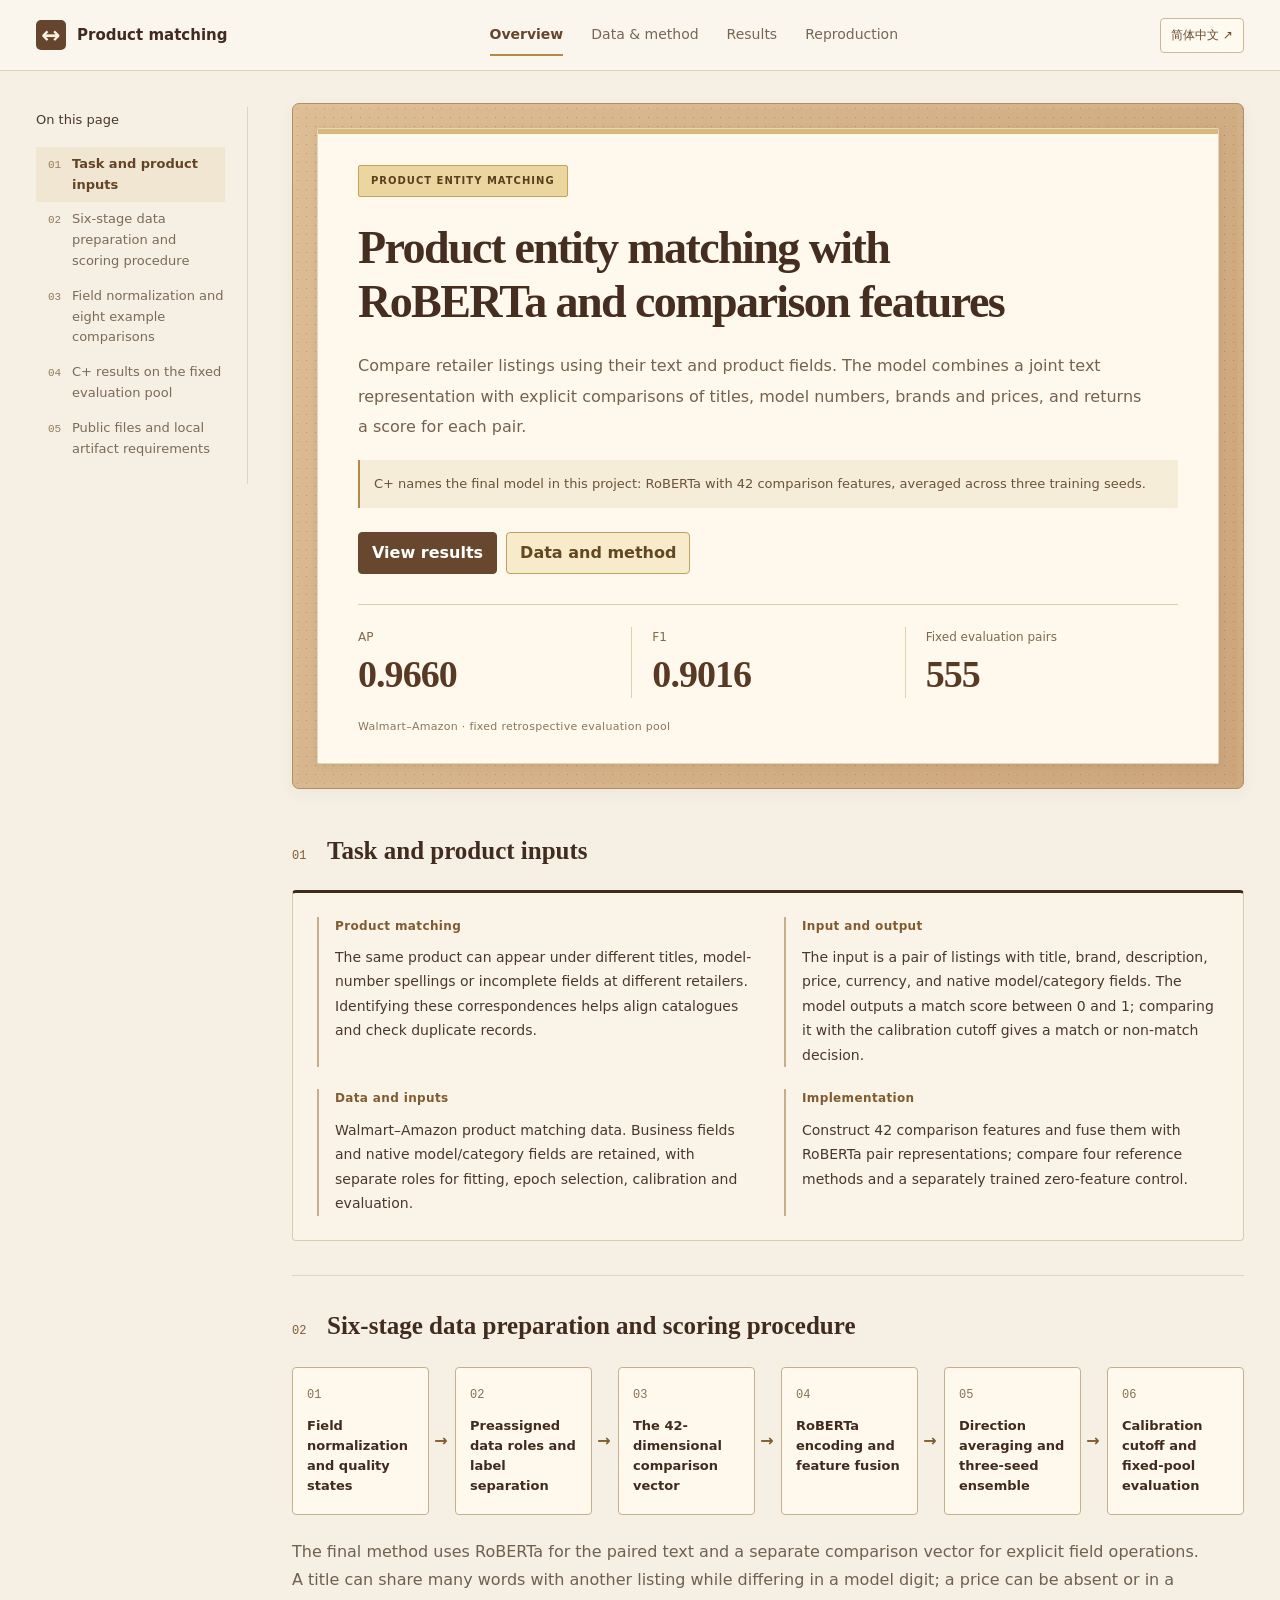
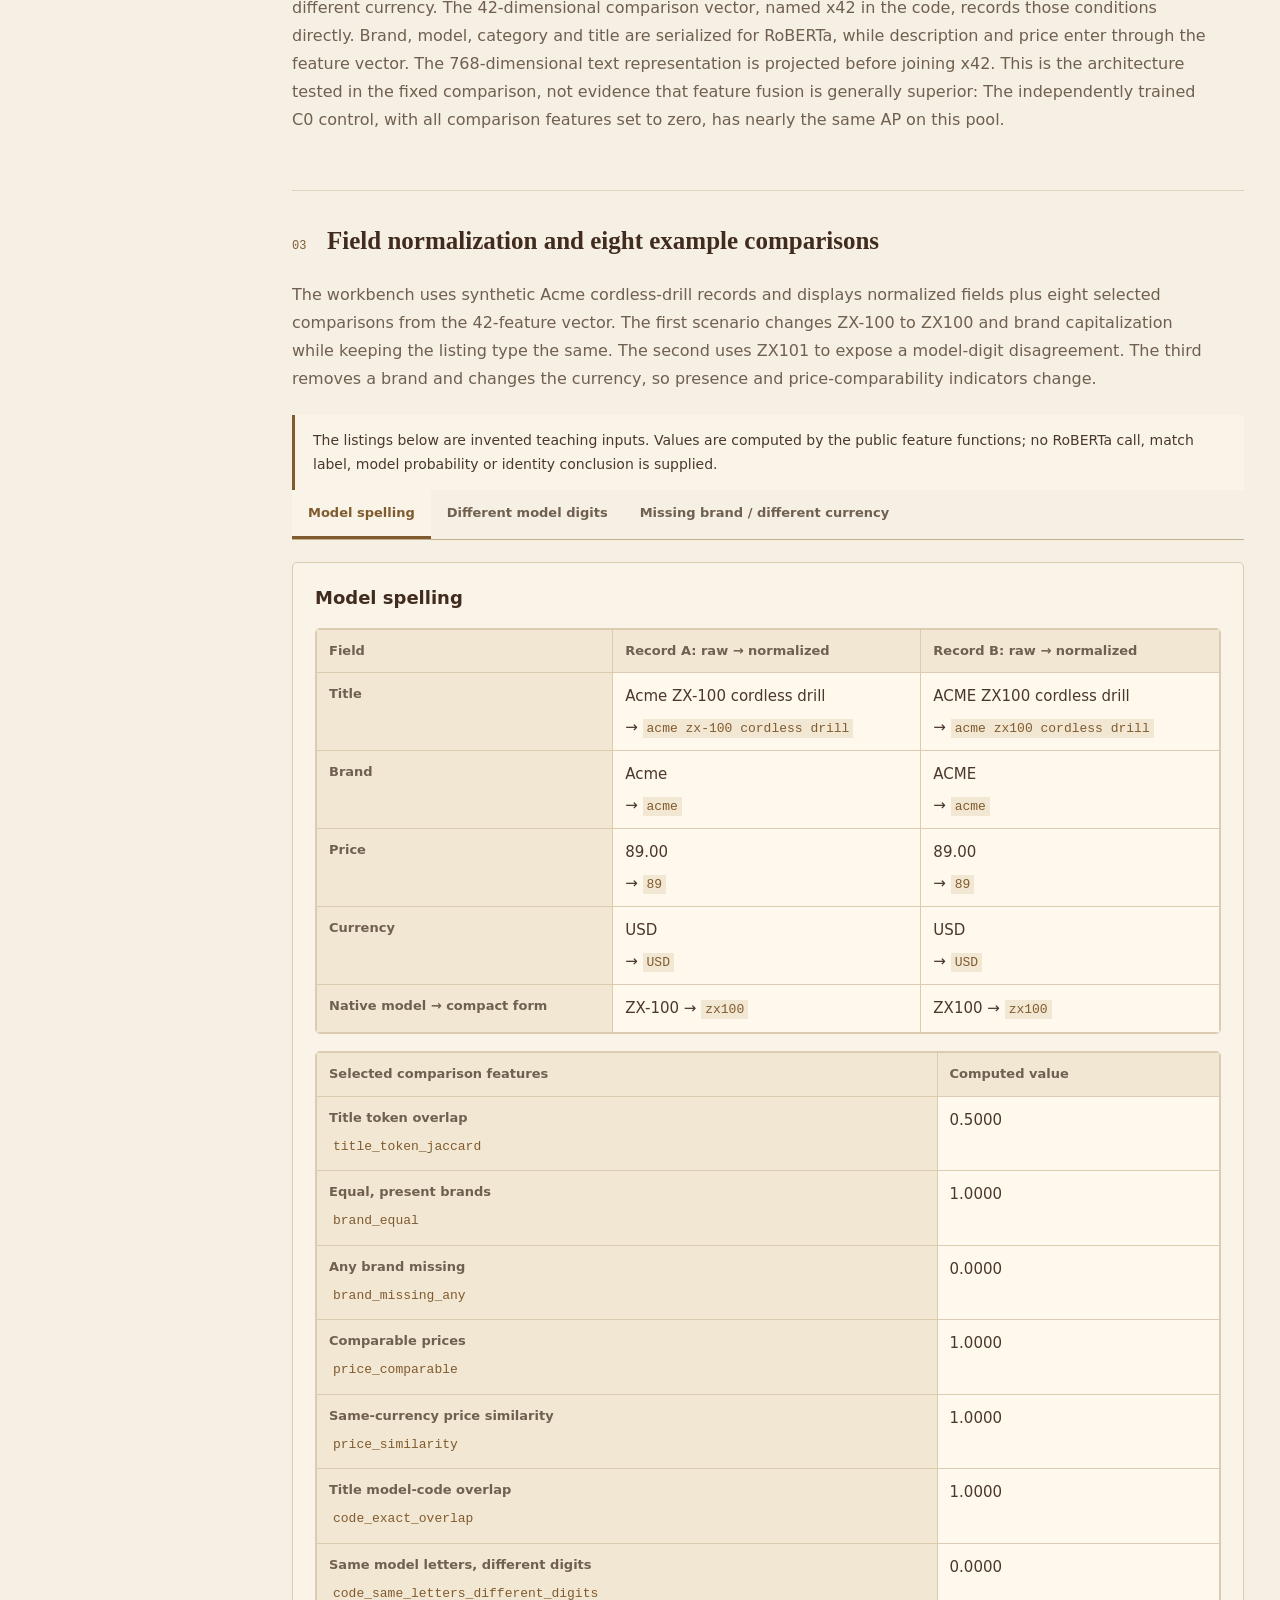
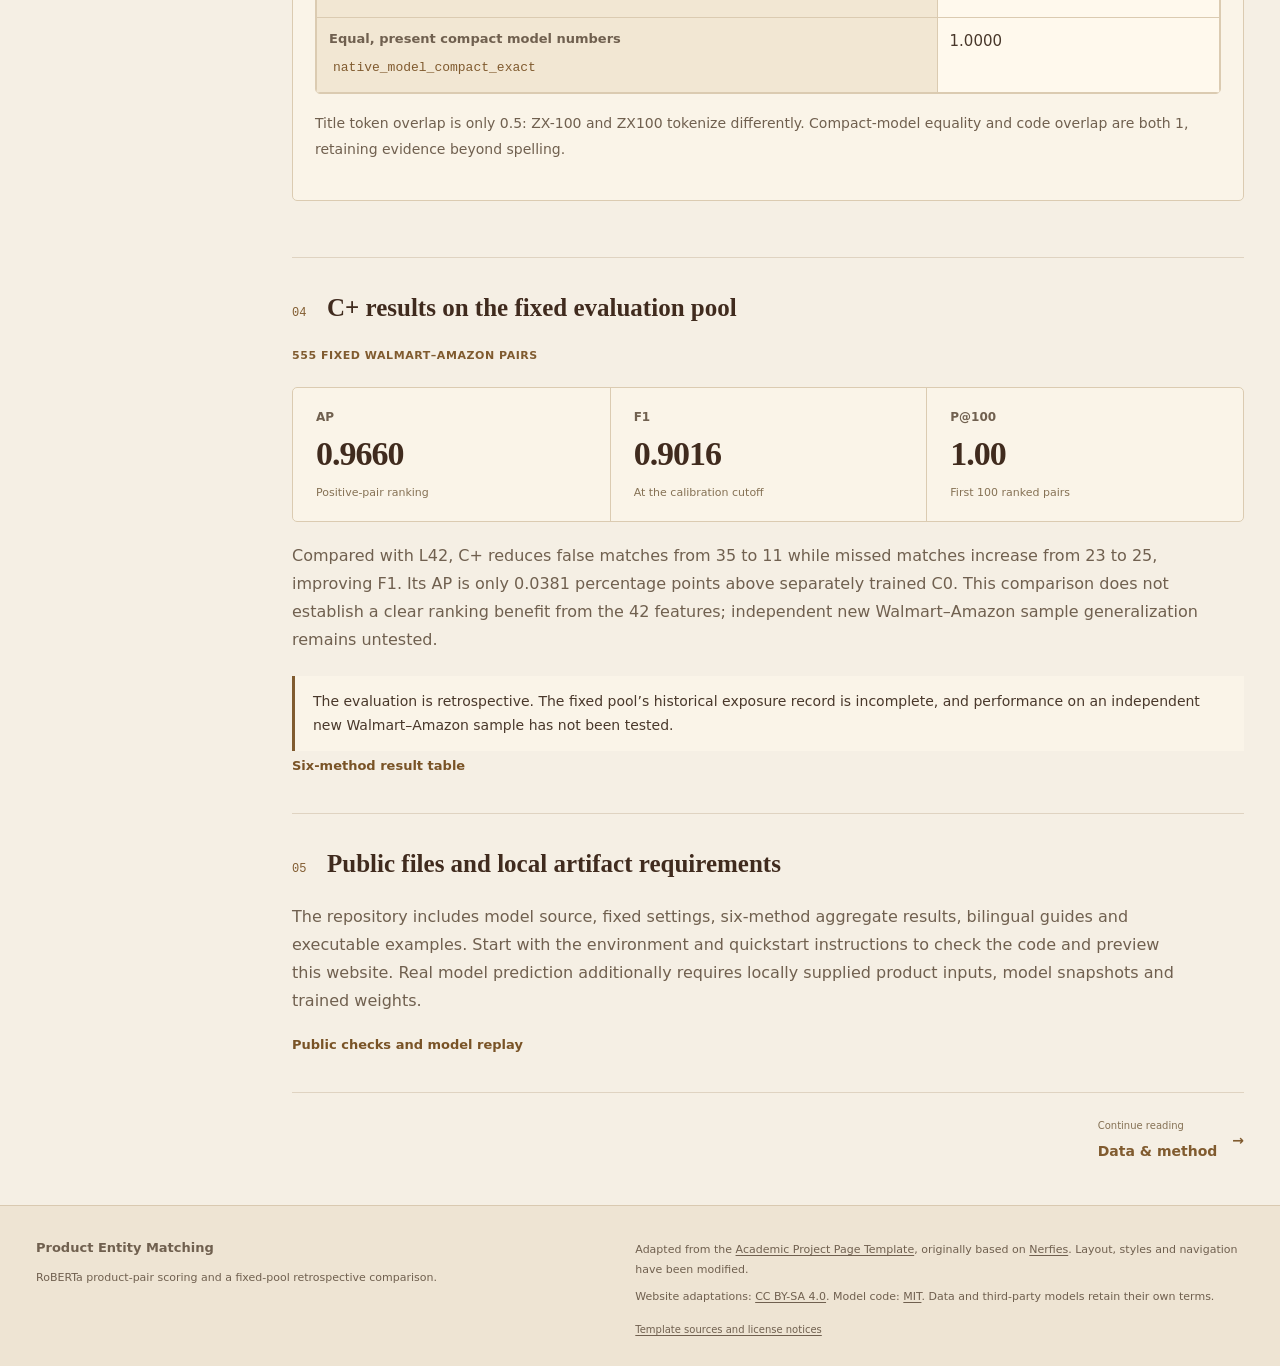
==== showcase/en/index.html @ 1b568378 "Publish final product matching project and bilingual site" ====
<!DOCTYPE html>
<html lang="en">
<head>
  <meta charset="utf-8">
  <meta name="viewport" content="width=device-width, initial-scale=1">
  <meta name="description" content="Product-pair input, field preparation, RoBERTa feature fusion and results on a fixed retrospective evaluation pool.">
  <meta name="theme-color" content="#f5efe4">
  <title>Project overview · Product Entity Matching</title>
  <link rel="icon" type="image/svg+xml" href="../assets/favicon.svg">
  <link rel="alternate" hreflang="en" href="../en/index.html">
  <link rel="alternate" hreflang="zh-CN" href="../zh-CN/index.html">
  <link rel="stylesheet" href="../assets/vendor/bulma.min.css">
  <link rel="stylesheet" href="../assets/academic.css">
  <link rel="stylesheet" href="../assets/site.css">
  <script defer src="../assets/site.js"></script>
</head>
<body data-page="index" data-language="en">
  <a class="skip-link" href="#main-content">Skip to main content</a>
  <header class="site-header">
    <div class="header-inner">
      <a class="brand" href="index.html" aria-label="Product Entity Matching"><span class="brand-mark" aria-hidden="true">↔</span><span>Product matching</span></a>
      <nav aria-label="Main navigation"><a class="nav-link" href="index.html" aria-current="page">Overview</a><a class="nav-link" href="method.html">Data &amp; method</a><a class="nav-link" href="results.html">Results</a><a class="nav-link" href="reproduce.html">Reproduction</a></nav>
      <a class="language-link" href="../zh-CN/index.html" lang="zh-CN" hreflang="zh-CN" aria-label="Read this page in Simplified Chinese">简体中文<span aria-hidden="true"> ↗</span></a>
    </div>
  </header>
  <div class="report-layout">
    <aside class="report-sidebar"><p class="toc-label">On this page</p><nav aria-label="Page contents"><a href="#project"><span>01</span>Task and product inputs</a><a href="#evidence"><span>02</span>Six-stage data preparation and scoring procedure</a><a href="#example"><span>03</span>Field normalization and eight example comparisons</a><a href="#summary"><span>04</span>C+ results on the fixed evaluation pool</a><a href="#public-code"><span>05</span>Public files and local artifact requirements</a></nav></aside>
    <main id="main-content" tabindex="-1">
      <!-- Publication header and resource links adapted from the Academic template. -->
      <section class="hero publication-header" id="intro">
        <div class="hero-body">
          <div class="container">
            <p class="eyebrow">Product Entity Matching</p>
            <h1 class="title is-1 publication-title">Product entity matching with RoBERTa and comparison features</h1>
            <p class="hero-description">Compare retailer listings using their text and product fields. The model combines a joint text representation with explicit comparisons of titles, model numbers, brands and prices, and returns a score for each pair.</p>
            <p class="model-definition">C+ names the final model in this project: RoBERTa with 42 comparison features, averaged across three training seeds.</p>
            <div class="publication-links"><a href="results.html#comparison" class="external-link button is-normal is-dark">View results</a><a href="method.html" class="external-link button is-normal is-light">Data and method</a></div>
            <div class="hero-facts"><div><span>AP</span><strong>0.9660</strong></div><div><span>F1</span><strong>0.9016</strong></div><div><span>Fixed evaluation pairs</span><strong>555</strong></div><p>Walmart–Amazon · fixed retrospective evaluation pool</p></div>
          </div>
        </div>
      </section>
      <section id="project" class="section section-rule"><div class="container"><div class="section-heading"><span class="section-number" aria-hidden="true">01</span><h2 class="title is-3">Task and product inputs</h2></div><div class="project-brief"><div class="brief-grid"><article class="brief-block"><h3>Product matching</h3><p>The same product can appear under different titles, model-number spellings or incomplete fields at different retailers. Identifying these correspondences helps align catalogues and check duplicate records.</p></article><article class="brief-block"><h3>Input and output</h3><p>The input is a pair of listings with title, brand, description, price, currency, and native model/category fields. The model outputs a match score between 0 and 1; comparing it with the calibration cutoff gives a match or non-match decision.</p></article><article class="brief-block"><h3>Data and inputs</h3><p>Walmart–Amazon product matching data. Business fields and native model/category fields are retained, with separate roles for fitting, epoch selection, calibration and evaluation.</p></article><article class="brief-block"><h3>Implementation</h3><p>Construct 42 comparison features and fuse them with RoBERTa pair representations; compare four reference methods and a separately trained zero-feature control.</p></article></div></div></div></section><section id="evidence" class="section section-rule"><div class="container"><div class="section-heading"><span class="section-number" aria-hidden="true">02</span><h2 class="title is-3">Six-stage data preparation and scoring procedure</h2></div><ol class="workflow-strip"><li><span>01</span><strong>Field normalization and quality states</strong></li><li><span>02</span><strong>Preassigned data roles and label separation</strong></li><li><span>03</span><strong>The 42-dimensional comparison vector</strong></li><li><span>04</span><strong>RoBERTa encoding and feature fusion</strong></li><li><span>05</span><strong>Direction averaging and three-seed ensemble</strong></li><li><span>06</span><strong>Calibration cutoff and fixed-pool evaluation</strong></li></ol><p class="section-intro">The final method uses RoBERTa for the paired text and a separate comparison vector for explicit field operations. A title can share many words with another listing while differing in a model digit; a price can be absent or in a different currency. The 42-dimensional comparison vector, named x42 in the code, records those conditions directly. Brand, model, category and title are serialized for RoBERTa, while description and price enter through the feature vector. The 768-dimensional text representation is projected before joining x42. This is the architecture tested in the fixed comparison, not evidence that feature fusion is generally superior: The independently trained C0 control, with all comparison features set to zero, has nearly the same AP on this pool.</p></div></section><section id="example" class="section section-rule"><div class="container"><div class="section-heading"><span class="section-number" aria-hidden="true">03</span><h2 class="title is-3">Field normalization and eight example comparisons</h2></div><p class="section-intro">The workbench uses synthetic Acme cordless-drill records and displays normalized fields plus eight selected comparisons from the 42-feature vector. The first scenario changes ZX-100 to ZX100 and brand capitalization while keeping the listing type the same. The second uses ZX101 to expose a model-digit disagreement. The third removes a brand and changes the currency, so presence and price-comparability indicators change.</p><div class="field-workbench"><p class="lead-note">The listings below are invented teaching inputs. Values are computed by the public feature functions; no RoBERTa call, match label, model probability or identity conclusion is supplied.</p><div class="example-controls" role="group" aria-label="Comparison scenarios"><button type="button" data-example-case="spelling" aria-pressed="false">Model spelling</button><button type="button" data-example-case="digits" aria-pressed="false">Different model digits</button><button type="button" data-example-case="missing" aria-pressed="false">Missing brand / different currency</button></div><article id="example-spelling" data-example-panel="spelling" aria-labelledby="example-title-spelling"><h3 id="example-title-spelling">Model spelling</h3><p class="table-scroll-hint">On narrow screens, scroll horizontally to compare both records; keyboard users can focus the table and use arrow keys.</p><div class="table-wrap field-comparison record-comparison" tabindex="0" role="region" aria-label="Product-field comparison"><table><thead><tr><th>Field</th><th>Record A: raw → normalized</th><th>Record B: raw → normalized</th></tr></thead><tbody><tr><th scope="row">Title</th><td><span class="raw-value">Acme ZX-100 cordless drill</span><span class="normalized-value">→ <code>acme zx-100 cordless drill</code></span></td><td><span class="raw-value">ACME ZX100 cordless drill</span><span class="normalized-value">→ <code>acme zx100 cordless drill</code></span></td></tr><tr><th scope="row">Brand</th><td><span class="raw-value">Acme</span><span class="normalized-value">→ <code>acme</code></span></td><td><span class="raw-value">ACME</span><span class="normalized-value">→ <code>acme</code></span></td></tr><tr><th scope="row">Price</th><td><span class="raw-value">89.00</span><span class="normalized-value">→ <code>89</code></span></td><td><span class="raw-value">89.00</span><span class="normalized-value">→ <code>89</code></span></td></tr><tr><th scope="row">Currency</th><td><span class="raw-value">USD</span><span class="normalized-value">→ <code>USD</code></span></td><td><span class="raw-value">USD</span><span class="normalized-value">→ <code>USD</code></span></td></tr><tr><th scope="row">Native model → compact form</th><td>ZX-100 → <code>zx100</code></td><td>ZX100 → <code>zx100</code></td></tr></tbody></table></div><div class="table-wrap field-comparison"><table><thead><tr><th>Selected comparison features</th><th>Computed value</th></tr></thead><tbody><tr data-demo-feature="title_token_jaccard" data-demo-value="0.5"><th scope="row">Title token overlap<code>title_token_jaccard</code></th><td>0.5000</td></tr><tr data-demo-feature="brand_equal" data-demo-value="1.0"><th scope="row">Equal, present brands<code>brand_equal</code></th><td>1.0000</td></tr><tr data-demo-feature="brand_missing_any" data-demo-value="0.0"><th scope="row">Any brand missing<code>brand_missing_any</code></th><td>0.0000</td></tr><tr data-demo-feature="price_comparable" data-demo-value="1.0"><th scope="row">Comparable prices<code>price_comparable</code></th><td>1.0000</td></tr><tr data-demo-feature="price_similarity" data-demo-value="1.0"><th scope="row">Same-currency price similarity<code>price_similarity</code></th><td>1.0000</td></tr><tr data-demo-feature="code_exact_overlap" data-demo-value="1.0"><th scope="row">Title model-code overlap<code>code_exact_overlap</code></th><td>1.0000</td></tr><tr data-demo-feature="code_same_letters_different_digits" data-demo-value="0.0"><th scope="row">Same model letters, different digits<code>code_same_letters_different_digits</code></th><td>0.0000</td></tr><tr data-demo-feature="native_model_compact_exact" data-demo-value="1.0"><th scope="row">Equal, present compact model numbers<code>native_model_compact_exact</code></th><td>1.0000</td></tr></tbody></table></div><p class="example-explanation">Title token overlap is only 0.5: ZX-100 and ZX100 tokenize differently. Compact-model equality and code overlap are both 1, retaining evidence beyond spelling.</p></article><article id="example-digits" data-example-panel="digits" aria-labelledby="example-title-digits"><h3 id="example-title-digits">Different model digits</h3><p class="table-scroll-hint">On narrow screens, scroll horizontally to compare both records; keyboard users can focus the table and use arrow keys.</p><div class="table-wrap field-comparison record-comparison" tabindex="0" role="region" aria-label="Product-field comparison"><table><thead><tr><th>Field</th><th>Record A: raw → normalized</th><th>Record B: raw → normalized</th></tr></thead><tbody><tr><th scope="row">Title</th><td><span class="raw-value">Acme ZX-100 cordless drill</span><span class="normalized-value">→ <code>acme zx-100 cordless drill</code></span></td><td><span class="raw-value">ACME ZX101 cordless drill</span><span class="normalized-value">→ <code>acme zx101 cordless drill</code></span></td></tr><tr><th scope="row">Brand</th><td><span class="raw-value">Acme</span><span class="normalized-value">→ <code>acme</code></span></td><td><span class="raw-value">ACME</span><span class="normalized-value">→ <code>acme</code></span></td></tr><tr><th scope="row">Price</th><td><span class="raw-value">89.00</span><span class="normalized-value">→ <code>89</code></span></td><td><span class="raw-value">89.00</span><span class="normalized-value">→ <code>89</code></span></td></tr><tr><th scope="row">Currency</th><td><span class="raw-value">USD</span><span class="normalized-value">→ <code>USD</code></span></td><td><span class="raw-value">USD</span><span class="normalized-value">→ <code>USD</code></span></td></tr><tr><th scope="row">Native model → compact form</th><td>ZX-100 → <code>zx100</code></td><td>ZX101 → <code>zx101</code></td></tr></tbody></table></div><div class="table-wrap field-comparison"><table><thead><tr><th>Selected comparison features</th><th>Computed value</th></tr></thead><tbody><tr data-demo-feature="title_token_jaccard" data-demo-value="0.5"><th scope="row">Title token overlap<code>title_token_jaccard</code></th><td>0.5000</td></tr><tr data-demo-feature="brand_equal" data-demo-value="1.0"><th scope="row">Equal, present brands<code>brand_equal</code></th><td>1.0000</td></tr><tr data-demo-feature="brand_missing_any" data-demo-value="0.0"><th scope="row">Any brand missing<code>brand_missing_any</code></th><td>0.0000</td></tr><tr data-demo-feature="price_comparable" data-demo-value="1.0"><th scope="row">Comparable prices<code>price_comparable</code></th><td>1.0000</td></tr><tr data-demo-feature="price_similarity" data-demo-value="1.0"><th scope="row">Same-currency price similarity<code>price_similarity</code></th><td>1.0000</td></tr><tr data-demo-feature="code_exact_overlap" data-demo-value="0.0"><th scope="row">Title model-code overlap<code>code_exact_overlap</code></th><td>0.0000</td></tr><tr data-demo-feature="code_same_letters_different_digits" data-demo-value="1.0"><th scope="row">Same model letters, different digits<code>code_same_letters_different_digits</code></th><td>1.0000</td></tr><tr data-demo-feature="native_model_compact_exact" data-demo-value="0.0"><th scope="row">Equal, present compact model numbers<code>native_model_compact_exact</code></th><td>0.0000</td></tr></tbody></table></div><p class="example-explanation">Title token overlap remains 0.5, but compact-model equality is 0 and the digit-conflict feature is 1. These values are model inputs, not a hard match or rejection rule.</p></article><article id="example-missing" data-example-panel="missing" aria-labelledby="example-title-missing"><h3 id="example-title-missing">Missing brand / different currency</h3><p class="table-scroll-hint">On narrow screens, scroll horizontally to compare both records; keyboard users can focus the table and use arrow keys.</p><div class="table-wrap field-comparison record-comparison" tabindex="0" role="region" aria-label="Product-field comparison"><table><thead><tr><th>Field</th><th>Record A: raw → normalized</th><th>Record B: raw → normalized</th></tr></thead><tbody><tr><th scope="row">Title</th><td><span class="raw-value">Acme ZX-100 cordless drill</span><span class="normalized-value">→ <code>acme zx-100 cordless drill</code></span></td><td><span class="raw-value">ACME ZX100 cordless drill</span><span class="normalized-value">→ <code>acme zx100 cordless drill</code></span></td></tr><tr><th scope="row">Brand</th><td><span class="raw-value">Acme</span><span class="normalized-value">→ <code>acme</code></span></td><td><span class="raw-value">Missing</span><span class="normalized-value">→ <code>Missing</code></span></td></tr><tr><th scope="row">Price</th><td><span class="raw-value">89.00</span><span class="normalized-value">→ <code>89</code></span></td><td><span class="raw-value">89.00</span><span class="normalized-value">→ <code>89</code></span></td></tr><tr><th scope="row">Currency</th><td><span class="raw-value">USD</span><span class="normalized-value">→ <code>USD</code></span></td><td><span class="raw-value">EUR</span><span class="normalized-value">→ <code>EUR</code></span></td></tr><tr><th scope="row">Native model → compact form</th><td>ZX-100 → <code>zx100</code></td><td>ZX100 → <code>zx100</code></td></tr></tbody></table></div><div class="table-wrap field-comparison"><table><thead><tr><th>Selected comparison features</th><th>Computed value</th></tr></thead><tbody><tr data-demo-feature="title_token_jaccard" data-demo-value="0.5"><th scope="row">Title token overlap<code>title_token_jaccard</code></th><td>0.5000</td></tr><tr data-demo-feature="brand_equal" data-demo-value="0.0"><th scope="row">Equal, present brands<code>brand_equal</code></th><td>0.0000</td></tr><tr data-demo-feature="brand_missing_any" data-demo-value="1.0"><th scope="row">Any brand missing<code>brand_missing_any</code></th><td>1.0000</td></tr><tr data-demo-feature="price_comparable" data-demo-value="0.0"><th scope="row">Comparable prices<code>price_comparable</code></th><td>0.0000</td></tr><tr data-demo-feature="price_similarity" data-demo-value="0.0"><th scope="row">Same-currency price similarity<code>price_similarity</code></th><td>0.0000</td></tr><tr data-demo-feature="code_exact_overlap" data-demo-value="1.0"><th scope="row">Title model-code overlap<code>code_exact_overlap</code></th><td>1.0000</td></tr><tr data-demo-feature="code_same_letters_different_digits" data-demo-value="0.0"><th scope="row">Same model letters, different digits<code>code_same_letters_different_digits</code></th><td>0.0000</td></tr><tr data-demo-feature="native_model_compact_exact" data-demo-value="1.0"><th scope="row">Equal, present compact model numbers<code>native_model_compact_exact</code></th><td>1.0000</td></tr></tbody></table></div><p class="example-explanation">A missing brand does not count as an equal brand. Both prices parse, but USD and EUR differ, so price comparability and similarity are 0. Here zero means unavailable comparison and must be read with its presence flag.</p></article></div></div></section><section id="summary" class="section section-rule"><div class="container"><div class="section-heading"><span class="section-number" aria-hidden="true">04</span><h2 class="title is-3">C+ results on the fixed evaluation pool</h2></div><p class="note-kicker">555 fixed Walmart–Amazon pairs</p><div class="results-summary"><div class="summary-metric"><p class="summary-label"><abbr title="Average precision">AP</abbr></p><p class="summary-value" data-source="metrics.C+.ap" data-value="0.9659975315302057">0.9660</p><p class="summary-context">Positive-pair ranking</p></div><div class="summary-metric"><p class="summary-label"><abbr title="F1 score">F1</abbr></p><p class="summary-value" data-source="metrics.C+.f1" data-value="0.9016393442622951">0.9016</p><p class="summary-context">At the calibration cutoff</p></div><div class="summary-metric"><p class="summary-label"><abbr title="Precision among the first 100 ranked pairs">P@100</abbr></p><p class="summary-value" data-source="metrics.C+.p_at_100" data-value="1.0">1.00</p><p class="summary-context">First 100 ranked pairs</p></div></div><p class="section-intro">Compared with L42, C+ reduces false matches from 35 to 11 while missed matches increase from 23 to 25, improving F1. Its AP is only 0.0381 percentage points above separately trained C0. This comparison does not establish a clear ranking benefit from the 42 features; independent new Walmart–Amazon sample generalization remains untested.</p><p class="lead-note">The evaluation is retrospective. The fixed pool’s historical exposure record is incomplete, and performance on an independent new Walmart–Amazon sample has not been tested.</p><a href="results.html" class="text-link">Six-method result table</a></div></section><section id="public-code" class="section section-rule"><div class="container"><div class="section-heading"><span class="section-number" aria-hidden="true">05</span><h2 class="title is-3">Public files and local artifact requirements</h2></div><div class="prose"><p>The repository includes model source, fixed settings, six-method aggregate results, bilingual guides and executable examples. Start with the environment and quickstart instructions to check the code and preview this website. Real model prediction additionally requires locally supplied product inputs, model snapshots and trained weights.</p><a href="reproduce.html#quickstart" class="text-link">Public checks and model replay</a></div></div></section>
      <div class="reading-next container"><a class="next-link" href="method.html"><span><span class="next-eyebrow">Continue reading</span>Data &amp; method</span><span aria-hidden="true">→</span></a></div>
    </main>
  </div>
  <footer class="footer">
    <div class="container footer-inner">
      <div><a class="footer-project" href="index.html">Product Entity Matching</a><p>RoBERTa product-pair scoring and a fixed-pool retrospective comparison.</p></div>
      <div class="footer-credit"><p>Adapted from the <a href="https://github.com/eliahuhorwitz/Academic-project-page-template">Academic Project Page Template</a>, originally based on <a href="https://nerfies.github.io/">Nerfies</a>. Layout, styles and navigation have been modified.</p><p>Website adaptations: <a href="../LICENSE">CC BY-SA 4.0</a>. Model code: <a href="../../LICENSE">MIT</a>. Data and third-party models retain their own terms.</p><a href="../NOTICE.md">Template sources and license notices</a></div>
    </div>
  </footer>
</body>
</html>
---- showcase/assets/academic.css ----
/* Adapted from Academic Project Page Template, commit d38af1ccae1ce82c3404d2820c4c646afd409f81. CC BY-SA 4.0. See ../NOTICE.md. */
/* Modern CSS Variables for consistent theming */
:root {
  --primary-color: #2563eb;
  --primary-hover: #1d4ed8;
  --secondary-color: #64748b;
  --accent-color: #0ea5e9;
  --text-primary: #1e293b;
  --text-secondary: #64748b;
  --text-light: #94a3b8;
  --background-primary: #ffffff;
  --background-secondary: #f8fafc;
  --background-accent: #f1f5f9;
  --border-color: #e2e8f0;
  --shadow-sm: 0 1px 2px 0 rgb(0 0 0 / 0.05);
  --shadow-md: 0 4px 6px -1px rgb(0 0 0 / 0.1), 0 2px 4px -2px rgb(0 0 0 / 0.1);
  --shadow-lg: 0 10px 15px -3px rgb(0 0 0 / 0.1), 0 4px 6px -4px rgb(0 0 0 / 0.1);
  --shadow-xl: 0 20px 25px -5px rgb(0 0 0 / 0.1), 0 8px 10px -6px rgb(0 0 0 / 0.1);
  --gradient-primary: linear-gradient(135deg, #667eea 0%, #764ba2 100%);
  --gradient-accent: linear-gradient(135deg, #f093fb 0%, #f5576c 100%);
  --gradient-subtle: linear-gradient(135deg, #ffecd2 0%, #fcb69f 100%);
  --border-radius: 12px;
  --border-radius-lg: 16px;
  --transition: all 0.3s cubic-bezier(0.4, 0, 0.2, 1);
}

/* Smooth scrolling for better UX */
html {
  scroll-behavior: smooth;
}

body {
  font-family: 'Inter', 'Segoe UI', -apple-system, BlinkMacSystemFont, sans-serif;
  color: var(--text-primary);
  line-height: 1.6;
  font-size: 16px;
  background-color: var(--background-primary);
  -webkit-font-smoothing: antialiased;
  -moz-osx-font-smoothing: grayscale;
}


/* Modern Button Styles */
.button {
  border-radius: var(--border-radius) !important;
  font-weight: 600 !important;
  transition: var(--transition) !important;
  border: 2px solid transparent !important;
  position: relative;
  overflow: hidden;
}

.button.is-dark {
  background: var(--text-primary) !important;
  border: none !important;
  color: white !important;
  box-shadow: var(--shadow-md);
}

.button.is-dark:hover {
  transform: translateY(-2px);
  box-shadow: var(--shadow-lg);
  background: var(--primary-color) !important;
}

/* Hero Section Modernization */
.hero {
  position: relative;
  overflow: hidden;
}

.hero.is-light {
  background: var(--background-secondary);
  border-top: 1px solid var(--border-color);
  border-bottom: 1px solid var(--border-color);
}

.hero-body {
  padding: 4rem 1.5rem;
}
.publication-title {
    font-family: 'Inter', sans-serif !important;
    font-weight: 800 !important;
    color: var(--text-primary) !important;
    margin-bottom: 2rem !important;
    line-height: 1.1 !important;
}
/* Content Improvements */
.content.has-text-justified {
  font-size: 1.1rem;
  line-height: 1.8;
  color: var(--text-secondary);
}

.content.has-text-justified p {
  margin-bottom: 1.5rem;
}

/* Footer Improvements */
.footer {
  background: var(--background-secondary);
  border-top: 1px solid var(--border-color);
  padding: 3rem 1.5rem;
}

.footer .content {
  color: var(--text-secondary);
  line-height: 1.7;
}

.footer a {
  color: var(--primary-color);
  text-decoration: none;
  transition: var(--transition);
}

.footer a:hover {
  color: var(--primary-hover);
  text-decoration: underline;
}
---- showcase/assets/site.css ----
/* Academic Project Page Template adaptation. CC BY-SA 4.0; see ../NOTICE.md.
   Report structure informed by VitePress and scikit-learn documentation.
   Reference sites are not CSS or text sources; all rules below are local. */
/* Shared paper palette; all eight pages use the same semantic colors. */
:root {
  --palette-ink: #402b1e;
  --palette-text: #49382b;
  --palette-secondary: #70604f;
  --palette-muted: #857154;
  --palette-accent: #805b2f;
  --palette-border: #dbcbb1;
  --palette-border-strong: #c6b08c;
  --palette-paper: #fff9ed;
  --palette-surface: #faf4e8;
  --palette-tint: #f2e7d3;
  --palette-control: #bba889;
  --primary-color: var(--palette-accent);
  --primary-hover: #5f3e20;
  --text-primary: var(--palette-text);
  --text-secondary: var(--palette-secondary);
  --text-light: var(--palette-muted);
  --background-primary: var(--palette-paper);
  --background-secondary: var(--palette-surface);
  --border-color: var(--palette-border);
  --gradient-accent: var(--palette-accent);
  --paper: var(--palette-paper);
  --link: #795326;
  --ink: var(--palette-ink);
  --blue-soft: var(--palette-tint);
  --mono: ui-monospace, SFMono-Regular, Consolas, monospace;
  --transition: color .12s ease, background-color .12s ease;
}
* { box-sizing: border-box; }
html { scroll-behavior: auto; scroll-padding-top: 90px; }
body { margin: 0; background: var(--palette-paper); color: var(--text-primary); font: 16px/1.75 system-ui, -apple-system, BlinkMacSystemFont, "Segoe UI", "PingFang SC", "Microsoft YaHei", sans-serif; -webkit-font-smoothing: antialiased; }
p { margin: 0 0 15px; }
a { color: var(--link); text-underline-offset: .2em; }
a:hover { text-decoration: underline; }
strong { color: var(--ink); font-weight: 650; }
button, input { font: inherit; }
a, button { touch-action: manipulation; }
button { cursor: pointer; }
:focus-visible { outline: 3px solid var(--palette-accent); outline-offset: 4px; border-radius: 3px; }
[hidden] { display: none !important; }
svg { display: block; max-width: 100%; height: auto; }
figure { margin: 0; }
h2, h3, h4 { color: var(--ink); }
h3 { font-size: 19px; line-height: 1.4; font-weight: 650; margin: 0 0 12px; }
.container, .container.is-max-desktop { width: 100%; max-width: none !important; margin: 0; }
.skip-link { position: absolute; top: -100px; left: 20px; z-index: 100; background: white; padding: 10px 16px; border: 1px solid var(--primary-color); }
.skip-link:focus { top: 12px; }
.site-header { position: sticky; top: 0; z-index: 30; border-bottom: 1px solid var(--border-color); background: var(--palette-paper); }
.header-inner { display: flex; align-items: center; justify-content: space-between; gap: 28px; max-width: 1440px; min-height: 70px; padding: 12px 36px; margin: auto; }
.brand { display: inline-flex; align-items: center; gap: 11px; color: var(--ink); font-size: 15px; font-weight: 700; white-space: nowrap; text-decoration: none; }
.brand-mark { display: grid; place-items: center; width: 30px; height: 30px; border-radius: 5px; background: var(--ink); color: var(--palette-paper); font-size: 23px; line-height: 1; }
.header-inner nav { display: flex; gap: 28px; }
.nav-link { padding: 8px 0; border-bottom: 2px solid transparent; color: var(--palette-secondary); font-size: 14px; white-space: nowrap; }
.nav-link[aria-current="page"] { border-color: var(--primary-color); color: var(--primary-color); font-weight: 700; }
.language-link { border: 1px solid var(--palette-border); border-radius: 4px; padding: 6px 10px; color: var(--palette-text); font-size: 12px; white-space: nowrap; }
.report-layout { display: grid; grid-template-columns: 212px minmax(0, 1fr); gap: 44px; max-width: 1440px; margin: auto; padding: 0 36px; }
.report-sidebar { position: sticky; top: 98px; align-self: start; max-height: calc(100vh - 122px); overflow-y: auto; margin-top: 36px; padding: 2px 22px 18px 0; border-right: 1px solid var(--border-color); font-size: 13px; scrollbar-width: thin; }
.report-sidebar h2, .report-sidebar h3, .toc-title, .toc-heading { margin: 0 0 14px; color: var(--ink); font-size: 11px; line-height: 1.5; font-weight: 750; letter-spacing: .08em; text-transform: uppercase; }
.report-sidebar nav, .report-sidebar ul, .report-sidebar ol { display: block; margin: 0; padding: 0; list-style: none; }
.report-sidebar li { margin: 0; padding: 0; }
.report-sidebar a { display: block; border-left: 2px solid transparent; padding: 7px 0 7px 12px; margin-left: -2px; color: var(--palette-secondary); line-height: 1.6; text-decoration: none; overflow-wrap: anywhere; }
.report-sidebar a:hover { color: var(--primary-color); background: var(--palette-surface); }
.report-sidebar a[aria-current="location"], .report-sidebar a.is-active { border-color: var(--primary-color); color: var(--primary-color); background: var(--blue-soft); font-weight: 650; }
.report-sidebar nav a { display: grid; grid-template-columns: 16px minmax(0, 1fr); gap: 8px; align-items: baseline; }
.report-sidebar nav a > :first-child, .report-sidebar .toc-number { color: var(--palette-muted); font: 11px/1.6 var(--mono); }
#main-content { min-width: 0; padding-top: 32px; padding-bottom: 10px; outline: none; }
.publication-header { overflow: visible; border-bottom: 1px solid var(--border-color); }
.hero-body { padding: 4px 0 28px; }
.publication-header .columns { margin: 0; }
.publication-header .column { padding: 0; }
.publication-header .has-text-centered { text-align: left !important; }
.eyebrow { margin: 0 0 12px; font-size: 11px; letter-spacing: .07em; text-transform: uppercase; font-weight: 750; color: var(--primary-color); }
.publication-title { margin: 0 0 18px !important; font-family: inherit !important; font-size: 38px !important; line-height: 1.25 !important; font-weight: 720 !important; letter-spacing: -.035em; color: var(--ink) !important; max-width: 1020px; }
.publication-title:lang(zh-CN) { font-size: 35px !important; letter-spacing: -.015em; }
.hero-description { max-width: 920px; margin: 0 0 20px; font-size: 17px; line-height: 1.8; color: var(--text-secondary); }
.publication-links { display: flex; flex-wrap: wrap; justify-content: flex-start; gap: 9px; }
.hero-facts { display: flex; flex-wrap: wrap; gap: 16px 0; margin-top: 23px; padding-top: 17px; border-top: 1px solid var(--palette-border); color: var(--palette-secondary); font-size: 13px; }
.hero-facts > * { display: flex; flex-direction: column; gap: 3px; min-width: 0; padding: 0 24px; border-left: 1px solid var(--palette-border); }
.hero-facts > :first-child { padding-left: 0; border-left: 0; }
.hero-facts strong, .hero-facts .fact-value { color: var(--palette-text); font: 18px/1.5 var(--mono); font-weight: 700; }
.hero-facts small, .hero-facts .fact-label { color: var(--palette-secondary); font-size: 12px; line-height: 1.6; }
.button { min-height: 38px; height: auto; padding: 8px 13px !important; border-radius: 4px !important; font-size: 13px; line-height: 1.5; font-weight: 600 !important; box-shadow: none !important; transition: var(--transition) !important; }
.button.is-dark { background: var(--ink) !important; color: var(--palette-paper); transform: none !important; border: 1px solid var(--ink) !important; }
.button.is-dark:hover { background: var(--palette-text) !important; }
.button.is-light { background: var(--palette-paper); border: 1px solid var(--palette-border-strong) !important; color: var(--palette-text); }
.button.is-light:hover { background: var(--palette-surface); }
.button:hover { text-decoration: none; }
.section { padding: 32px 0 34px; }
.section-rule { border-bottom: 1px solid var(--border-color); border-top: 0; }
.section-tint { background: transparent; }
.section-heading { display: flex; align-items: baseline; gap: 13px; margin-bottom: 21px; }
.section-number { color: var(--primary-color); font: 12px/1.5 var(--mono); min-width: 22px; }
h2.title.is-3 { position: static; margin: 0 !important; padding: 0; font-family: inherit !important; font-size: 25px; line-height: 1.45; letter-spacing: -.025em; font-weight: 700; color: var(--ink); }
h2.title.is-3::after { display: none; }
.prose { max-width: 900px; }
.prose p, .section-intro { color: var(--text-secondary); }
.section-intro { max-width: 920px; margin-bottom: 22px; }
.lead-note { border-left: 3px solid var(--primary-color); padding: 13px 18px; background: var(--palette-surface); color: var(--palette-text); font-size: 14px; line-height: 1.75; margin: 20px 0 0; }
.caption { color: var(--palette-secondary); font-size: 14px; line-height: 1.8; margin: 13px 0 0; max-width: 970px; }
.note-kicker { color: var(--primary-color); font-size: 11px; line-height: 1.6; letter-spacing: .05em; text-transform: uppercase; font-weight: 700; display: block; margin-bottom: 9px; }
.text-link { font-weight: 650; font-size: 13px; }
.text-columns { display: grid; grid-template-columns: repeat(2, minmax(0, 1fr)); gap: 32px; }
.text-columns article { padding-top: 15px; border-top: 2px solid var(--palette-border-strong); min-width: 0; }
.text-columns p { color: var(--text-secondary); font-size: 15px; }
.project-brief { border: 1px solid var(--palette-border); border-top: 3px solid var(--ink); border-radius: 4px; padding: 24px; background: var(--palette-surface); }
.project-brief > p { max-width: 920px; }
.brief-grid { display: grid; grid-template-columns: repeat(2, minmax(0, 1fr)); gap: 22px 32px; }
.brief-block { min-width: 0; padding-left: 16px; border-left: 2px solid var(--palette-border-strong); }
.brief-block h3, .brief-block h4, .brief-block dt { margin: 0 0 9px; font-size: 12px; line-height: 1.6; font-weight: 750; letter-spacing: .03em; color: var(--primary-color); }
.brief-block p, .brief-block dd { font-size: 14px; line-height: 1.75; margin: 0; color: var(--palette-text); }
.brief-block ul { font-size: 14px; color: var(--palette-text); margin-left: 18px; list-style: disc; }
.workflow-strip { display: grid; grid-template-columns: repeat(6, minmax(0, 1fr)); gap: 13px; margin: 23px 0; padding: 0; list-style: none; }
.workflow-strip > * { min-width: 0; position: relative; padding: 15px 11px; background: var(--palette-surface); border: 1px solid var(--palette-border); border-radius: 4px; }
.workflow-strip > *::after { content: "→"; position: absolute; right: -12px; top: 13px; z-index: 1; color: var(--palette-secondary); font-size: 16px; font-weight: 700; }
.workflow-strip > *:last-child::after { display: none; }
.workflow-strip strong, .workflow-strip h3 { display: block; margin: 6px 0 8px; font-size: 13px; line-height: 1.55; color: var(--ink); }
.workflow-strip p, .workflow-strip small { display: block; color: var(--palette-secondary); font-size: 11px; line-height: 1.7; margin: 0; }
.workflow-strip .stage-number, .workflow-strip .workflow-number { color: var(--primary-color); font: 10px/1.5 var(--mono); }
.stage-card { padding: 23px 25px; margin: 20px 0; border: 1px solid var(--palette-border); border-radius: 5px; background: var(--palette-paper); }
.stage-header { display: flex; gap: 13px; align-items: baseline; padding-bottom: 16px; border-bottom: 1px solid var(--border-color); margin-bottom: 18px; }
.stage-header h3 { margin: 0; font-size: 20px; }
.stage-header span, .stage-header .stage-number { color: var(--primary-color); font: 12px/1.6 var(--mono); }
.stage-grid { display: grid; grid-template-columns: repeat(2, minmax(0, 1fr)); gap: 22px 30px; }
.stage-grid > * { min-width: 0; margin: 0; }
.stage-grid h4, .stage-grid dt, .stage-grid .stage-label { display: block; color: var(--primary-color); font-size: 11px; line-height: 1.6; font-weight: 750; letter-spacing: .07em; text-transform: uppercase; margin: 0 0 7px; }
.stage-grid p, .stage-grid dd { margin: 0; color: var(--palette-text); font-size: 14px; line-height: 1.85; }
.stage-grid code { font: 12px/1.8 var(--mono); color: var(--palette-text); overflow-wrap: anywhere; background: var(--palette-surface); padding: 1px 4px; border-radius: 3px; }
.stage-grid ul, .stage-grid ol { margin-left: 18px; color: var(--palette-text); font-size: 14px; }
.pair-example { display: grid; grid-template-columns: minmax(0, 1fr) 45px minmax(0, 1fr); align-items: center; padding: 23px 26px; border: 1px solid var(--palette-border); border-radius: 5px; background: var(--palette-surface); }
.listing-label { font-size: 11px; color: var(--palette-secondary); font-weight: 700; letter-spacing: .04em; text-transform: uppercase; margin-bottom: 8px; }
.listing-title { color: var(--palette-ink); font-size: 20px; font-weight: 650; line-height: 1.45; margin-bottom: 15px; }
.field-list { display: grid; grid-template-columns: 74px minmax(0, 1fr); gap: 5px 12px; margin: 0; font-size: 13px; }
.field-list dt { color: var(--palette-secondary); }
.field-list dd { margin: 0; color: var(--palette-text); font: 12px/1.7 var(--mono); overflow-wrap: anywhere; }
.pair-arrow { color: var(--primary-color); text-align: center; font-size: 23px; }
.example-foot { margin-top: 12px; display: flex; gap: 11px; align-items: baseline; flex-wrap: wrap; }
.example-tag { font-size: 10px; font-weight: 700; letter-spacing: .02em; color: var(--palette-accent); background: var(--palette-tint); border: 1px solid var(--palette-border); border-radius: 3px; padding: 3px 7px; }
.example-foot p { font-size: 13px; color: var(--palette-secondary); margin: 0; }
.field-workbench { margin: 22px 0; }
.field-workbench .example-controls, .field-workbench .example-tabs, .field-workbench [role="group"], .field-workbench [role="tablist"] { display: flex; align-items: stretch; gap: 0; flex-wrap: wrap; border-bottom: 1px solid var(--palette-border-strong); margin-bottom: 20px; }
.field-workbench [data-example-case] { border: 0; border-bottom: 3px solid transparent; background: transparent; color: var(--palette-secondary); padding: 12px 16px; font-size: 13px; font-weight: 650; min-height: 44px; }
.field-workbench [data-example-case][aria-pressed="true"], .field-workbench [data-example-case][aria-selected="true"] { color: var(--primary-color); border-bottom-color: var(--primary-color); background: var(--palette-surface); }
.field-workbench [data-example-case]:hover { color: var(--primary-color); background: var(--palette-surface); text-decoration: none; }
.field-workbench [data-example-panel] { margin: 22px 0; padding: 22px; border: 1px solid var(--palette-border); border-radius: 5px; background: var(--palette-surface); }
.field-workbench [data-example-panel] h3 { font-size: 18px; }
.field-workbench [data-example-panel] p { color: var(--palette-secondary); font-size: 14px; line-height: 1.85; }
.field-comparison { margin: 17px 0; }
.field-comparison table, table.field-comparison { width: 100%; background: var(--palette-paper); border-collapse: collapse; font-size: 15px; }
.field-comparison td, .field-comparison th { border: 1px solid var(--palette-border); padding: 10px 12px; text-align: left; vertical-align: top; overflow-wrap: anywhere; }
.field-comparison th { background: var(--palette-tint); color: var(--palette-secondary); font-size: 13px; font-weight: 700; }
.field-comparison code { font-size: 13px; color: var(--palette-accent); background: var(--palette-tint); padding: 2px 4px; overflow-wrap: anywhere; }
.field-comparison .raw-value, .field-comparison .normalized-value { display: block; overflow-wrap: anywhere; }
.field-comparison .normalized-value { margin-top: 4px; }
.field-comparison th code { display: block; margin-top: 4px; }
.field-comparison .field-row { display: grid; grid-template-columns: 120px minmax(0, 1fr) minmax(0, 1fr); gap: 12px; border-top: 1px solid var(--border-color); padding: 11px 0; }
.results-summary { display: grid; grid-template-columns: repeat(3, minmax(0, 1fr)); margin: 22px 0 20px; border: 1px solid var(--palette-border); border-radius: 5px; overflow: hidden; background: var(--palette-surface); }
.summary-metric { padding: 19px 23px; border-left: 1px solid var(--palette-border); min-width: 0; }
.summary-metric:first-child { border-left: 0; }
.summary-label { margin-bottom: 4px; font-size: 12px; color: var(--palette-secondary); }
.summary-label abbr { border: 0; text-decoration: none; font-weight: 650; }
.summary-value { margin: 0; font-size: 34px; line-height: 1.3; font-weight: 700; letter-spacing: -.03em; font-variant-numeric: tabular-nums; color: var(--palette-text); }
.summary-context { margin: 7px 0 0; font-size: 11px; color: var(--palette-muted); }
.role-list { display: grid; grid-template-columns: repeat(4, minmax(0, 1fr)); border: 1px solid var(--palette-border); border-radius: 5px; overflow: hidden; background: var(--palette-surface); margin: 20px 0; }
.role-item { padding: 20px 17px; border-left: 1px solid var(--palette-border); min-width: 0; }
.role-item:first-child { border-left: 0; }
.role-item h3 { font-size: 14px; margin-bottom: 5px; }
.role-count { font: 28px/1.4 var(--mono); color: var(--palette-accent); margin: 0 0 9px; }
.role-item p:last-child { font-size: 12px; color: var(--palette-secondary); margin: 0; line-height: 1.75; }
.processing-list { list-style: none; margin: 0; padding: 0; }
.processing-list li { display: grid; grid-template-columns: 165px minmax(0, 1fr); gap: 22px; padding: 17px 0; border-top: 1px solid var(--border-color); }
.processing-list li:last-child { border-bottom: 1px solid var(--border-color); }
.processing-list strong { font-size: 14px; color: var(--palette-text); }
.processing-list p { margin: 0; color: var(--text-secondary); font-size: 14px; }
.feature-groups details { padding: 16px 0; border-top: 1px solid var(--border-color); }
.feature-groups details:last-child { border-bottom: 1px solid var(--border-color); }
.feature-groups summary { list-style: none; cursor: pointer; display: flex; align-items: baseline; gap: 11px; font-size: 15px; font-weight: 650; color: var(--palette-text); }
.feature-groups summary::before { content: "+"; width: 16px; color: var(--primary-color); font: 20px/1.4 var(--mono); }
.feature-groups details[open] summary::before { content: "−"; }
.feature-groups summary::-webkit-details-marker { display: none; }
.feature-count { margin-left: auto; white-space: nowrap; color: var(--palette-muted); font: 11px/1.6 var(--mono); font-weight: 400; }
.feature-note { margin: 14px 0 0 27px; color: var(--palette-secondary); font-size: 13px; }
.feature-groups ul { display: grid; grid-template-columns: repeat(2, minmax(0, 1fr)); gap: 12px 28px; margin: 19px 0 5px 27px; padding: 0; list-style: none; }
.feature-groups li { padding-bottom: 9px; border-bottom: 1px solid var(--palette-tint); min-width: 0; }
.feature-groups code { background: transparent; color: var(--palette-text); padding: 0; font: 12px/1.6 var(--mono); overflow-wrap: anywhere; }
.feature-meaning { display: block; color: var(--palette-secondary); font-size: 12px; line-height: 1.65; margin-top: 3px; }
.diagram-shell { border: 1px solid var(--palette-border); border-radius: 5px; background: var(--palette-surface); padding: 24px 17px; }
.method-diagram { width: 100%; }
.method-diagram text { font-family: system-ui, -apple-system, "PingFang SC", sans-serif; fill: var(--palette-text); }
.method-diagram .node { fill: var(--palette-surface); stroke: var(--palette-border-strong); stroke-width: 1.5; }
.method-diagram .node-accent { fill: var(--palette-tint); stroke: var(--palette-accent); }
.method-diagram .connector { stroke: var(--palette-muted); stroke-width: 1.8; fill: none; }
.method-diagram .node-label { font-size: 17px; font-weight: 650; }
.method-diagram .node-detail { font-size: 12px; fill: var(--palette-secondary); }
.method-diagram .small-label { font-size: 12px; fill: var(--palette-secondary); }
.diagram-mobile { display: none; }
.architecture-grid { display: grid; grid-template-columns: repeat(2, minmax(0, 1fr)); gap: 25px; margin: 22px 0; }
.architecture-branch { position: relative; min-width: 0; padding: 21px; border: 1px solid var(--palette-border); border-radius: 5px; background: var(--palette-surface); }
.branch-label { display: block; color: var(--palette-accent); font-size: 11px; line-height: 1.7; font-weight: 750; letter-spacing: .05em; text-transform: uppercase; margin: 0 0 15px; }
.architecture-node { background: var(--palette-paper); border: 1px solid var(--palette-border); border-left: 3px solid var(--palette-border-strong); padding: 15px 16px; margin-top: 12px; border-radius: 3px; }
.architecture-node strong, .architecture-fusion strong, .architecture-output strong { display: block; color: var(--palette-text); font-size: 15px; line-height: 1.6; margin-bottom: 7px; }
.architecture-node code { display: inline-block; margin-bottom: 7px; padding: 3px 7px; color: var(--palette-accent); background: var(--palette-surface); border: 1px solid var(--palette-border); border-radius: 3px; font: 13px/1.7 var(--mono); }
.architecture-node p, .architecture-fusion p, .architecture-output p { margin: 0; color: var(--palette-secondary); font-size: 15px; line-height: 1.85; }
.architecture-branch::after { content: "↓"; position: absolute; bottom: -26px; left: calc(50% - 8px); color: var(--palette-muted); font-size: 22px; line-height: 1.3; }
.architecture-fusion, .architecture-output { position: relative; grid-column: 1 / -1; min-width: 0; border-radius: 5px; padding: 21px 24px; }
.architecture-fusion { border: 1px solid var(--palette-border-strong); border-top: 3px solid var(--palette-accent); background: var(--palette-surface); }
.architecture-fusion code { display: block; margin: 8px 0 11px; padding: 0; background: transparent; color: var(--palette-accent); font: 20px/1.6 var(--mono); font-weight: 650; overflow-wrap: anywhere; }
.architecture-fusion::after { content: "↓"; position: absolute; bottom: -26px; left: calc(50% - 8px); color: var(--palette-muted); font-size: 22px; line-height: 1.3; }
.architecture-output { border: 1px solid var(--palette-border-strong); border-left: 3px solid var(--palette-text); background: var(--palette-surface); }
.architecture-output code { display: block; margin: 8px 0 11px; padding: 0; background: transparent; color: var(--palette-text); font: 17px/1.7 var(--mono); overflow-wrap: anywhere; }
.table-wrap { width: 100%; overflow-x: auto; border: 1px solid var(--palette-border); border-radius: 5px; background: var(--palette-paper); scrollbar-width: thin; }
.table-scroll-hint { display: none; }
.table { width: 100%; margin: 0 !important; color: var(--text-primary); background: transparent; font-size: 13px; }
.table th, .table td { padding: 12px 14px; border-color: var(--palette-border); vertical-align: top; }
.table thead th { background: var(--palette-tint); color: var(--palette-secondary); font-size: 13px; font-weight: 700; white-space: nowrap; }
.table tbody th { font-weight: 650; color: var(--palette-text); }
.table tbody tr:last-child th, .table tbody tr:last-child td { border-bottom: 0; }
.table tbody tr:hover { background: var(--palette-surface); }
.table td { font-variant-numeric: tabular-nums; }
.table .numeric { text-align: right; font: 12px/1.7 var(--mono); white-space: nowrap; }
.table .final-row { background: var(--palette-surface); }
.table .final-row th, .table .final-row .numeric { color: var(--palette-accent); font-weight: 700; }
.method-description { display: block; max-width: 225px; margin-top: 4px; font-size: 13px; color: var(--palette-secondary); font-weight: 400; line-height: 1.7; }
.config-table { margin-top: 20px; max-width: 970px; }
.config-key { width: 38%; font-weight: 500 !important; }
.config-value { font: 12px/1.7 var(--mono); overflow-wrap: anywhere; }
.metric-toolbar { display: flex; align-items: center; justify-content: space-between; gap: 20px; margin-bottom: 18px; }
.metric-options { display: inline-flex; gap: 3px; padding: 3px; border: 1px solid var(--palette-border); background: var(--palette-surface); border-radius: 5px; }
.metric-button { display: block; border-radius: 3px; padding: 6px 21px; color: var(--palette-secondary); font-size: 13px; font-weight: 650; }
.metric-button[aria-pressed="true"] { background: var(--palette-accent); color: white; }
.metric-button:hover { background: var(--palette-tint); color: var(--palette-accent); text-decoration: none; }
.metric-button[aria-pressed="true"]:hover { background: var(--palette-accent); color: var(--palette-paper); }
.metric-toolbar p { margin: 0; color: var(--palette-muted); font: 11px/1.6 var(--mono); }
.metric-figure { border: 1px solid var(--palette-border); border-radius: 5px; background: var(--palette-surface); padding: 26px 24px 20px; margin: 0; }
.metric-figure + .metric-figure { margin-top: 20px; }
.metric-figure h3 { font-size: 16px; line-height: 1.5; margin-bottom: 22px; }
.chart-axis { display: flex; justify-content: space-between; margin: 0 89px 9px 72px; color: var(--palette-secondary); font: 11px/1.5 var(--mono); }
.chart-row { display: grid; grid-template-columns: 57px minmax(0, 1fr) 74px; gap: 15px; align-items: center; min-height: 48px; }
.chart-method { color: var(--palette-secondary); font: 13px/1.6 var(--mono); font-weight: 650; }
.chart-track { height: 27px; border-left: 1px solid var(--palette-border-strong); background: linear-gradient(to right, transparent 24.8%, var(--palette-tint) 24.8%, var(--palette-tint) 25%, transparent 25%, transparent 49.8%, var(--palette-tint) 49.8%, var(--palette-tint) 50%, transparent 50%, transparent 74.8%, var(--palette-tint) 74.8%, var(--palette-tint) 75%, transparent 75%, transparent 99.6%, var(--palette-tint) 99.6%); }
.chart-bar { display: block; height: 100%; background: var(--palette-control); border-radius: 0 2px 2px 0; min-width: 1px; }
.chart-row.is-final .chart-bar { background: var(--palette-accent); }
.chart-row.is-ablation .chart-bar { background: repeating-linear-gradient(135deg, #a98b5a, #a98b5a 4px, #e4d6b9 4px, #e4d6b9 8px); }
.chart-value { font: 14px/1.6 var(--mono); text-align: right; color: var(--palette-text); }
.chart-row.is-final .chart-method, .chart-row.is-final .chart-value { color: var(--palette-accent); font-weight: 750; }
.chart-foot { margin: 16px 0 0; font-size: 14px; line-height: 1.8; color: var(--palette-secondary); }
.comparison-guide { border-left: 3px solid var(--palette-accent); background: var(--palette-surface); padding: 18px 21px; margin: 22px 0; }
.comparison-guide p { font-size: 14px; color: var(--palette-secondary); line-height: 1.8; }
.comparison-guide p:last-child { margin: 0; }
.comparison-guide h3 { font-size: 16px; }
.delta-chart, .outcome-chart { margin: 22px 0; border: 1px solid var(--palette-border); border-radius: 5px; padding: 22px; background: var(--palette-surface); }
.delta-chart h3, .outcome-chart h3 { font-size: 16px; margin-bottom: 18px; }
.delta-axis { display: flex; justify-content: space-between; margin: 0 155px 9px 147px; color: var(--palette-muted); font: 11px/1.5 var(--mono); }
.delta-row { display: grid; grid-template-columns: 132px minmax(0, 1fr) 140px; align-items: center; gap: 15px; min-height: 45px; }
.delta-row > :first-child, .delta-label { color: var(--palette-secondary); font-size: 13px; line-height: 1.65; }
.delta-track { height: 23px; border-left: 1px solid var(--palette-border-strong); background: repeating-linear-gradient(to right, transparent 0, transparent calc(16.6667% - 1px), var(--palette-tint) calc(16.6667% - 1px), var(--palette-tint) 16.6667%); }
.delta-bar { display: block; height: 100%; background: #927044; border-radius: 0 2px 2px 0; }
.delta-value, .delta-row > :last-child { font: 13px/1.6 var(--mono); text-align: right; color: var(--palette-accent); white-space: normal; overflow-wrap: anywhere; }
.delta-caption { font-size: 12px; color: var(--palette-muted); margin: 12px 0 0; }
.outcome-row { display: grid; grid-template-columns: 125px minmax(0, 1fr) 190px; align-items: center; gap: 16px; min-height: 62px; }
.outcome-row > :first-child { color: var(--palette-secondary); font-size: 13px; line-height: 1.6; }
.outcome-bar { height: 24px; display: flex; overflow: hidden; background: var(--palette-tint); border-radius: 3px; }
.outcome-correct { display: block; height: 100%; background: #6d805b; }
.outcome-error { display: block; height: 100%; background: repeating-linear-gradient(135deg, #bf7126, #bf7126 4px, #e9b471 4px, #e9b471 8px); }
.outcome-labels { display: flex; flex-direction: column; align-items: flex-start; gap: 3px; color: var(--palette-secondary); font-size: 12px; line-height: 1.6; font-variant-numeric: tabular-nums; }
.outcome-legend, .chart-legend { display: flex; gap: 19px; align-items: center; flex-wrap: wrap; font-size: 11px; color: var(--palette-muted); margin: 14px 0 0; }
.legend-correct::before, .legend-error::before { content: ""; display: inline-block; width: 13px; height: 9px; margin-right: 7px; vertical-align: middle; background: #6d805b; }
.legend-error::before { background: repeating-linear-gradient(135deg, #bf7126, #bf7126 3px, #e9b471 3px, #e9b471 6px); }
.matrix-and-note { display: grid; grid-template-columns: minmax(0, 1fr) minmax(0, 1fr); gap: 31px; align-items: start; }
.confusion-matrix { width: 100%; border-collapse: separate; border-spacing: 5px; font-size: 11px; }
.confusion-matrix th { padding: 5px 7px; font-weight: 600; color: var(--palette-secondary); text-align: center; vertical-align: middle; line-height: 1.7; }
.confusion-matrix td { width: 34%; padding: 15px 8px; background: var(--palette-tint); border: 1px solid var(--palette-border); border-radius: 4px; text-align: center; }
.confusion-matrix td.error { background: #fff3df; border-color: #e0bd7c; }
.matrix-value { display: block; color: var(--palette-accent); font-size: 28px; line-height: 1.4; font-weight: 700; font-variant-numeric: tabular-nums; }
.matrix-code { font: 10px/1.6 var(--mono); color: var(--palette-secondary); }
.matrix-and-note .prose p { font-size: 14px; line-height: 1.8; }
.metric-definition-list { display: grid; grid-template-columns: repeat(3, minmax(0, 1fr)); gap: 24px; }
.metric-definition-list article { padding-top: 13px; border-top: 2px solid var(--palette-border-strong); }
.metric-definition-list h3 { font: 16px/1.6 var(--mono); font-weight: 700; color: var(--palette-accent); margin-bottom: 10px; }
.metric-definition-list p { margin: 0; color: var(--palette-secondary); font-size: 13px; line-height: 1.85; }
.callout { padding: 22px; background: var(--palette-surface); border-left: 3px solid var(--palette-accent); }
.callout p:last-child { margin: 0; }
.threshold { font: 12px/1.8 var(--mono); overflow-wrap: anywhere; }
.reproduction-step { display: grid; grid-template-columns: 37px minmax(0, 1fr); gap: 18px; margin: 22px 0 28px; }
.step-index { color: var(--palette-muted); font: 24px/1.4 var(--mono); }
.reproduction-step p { color: var(--palette-secondary); font-size: 14px; line-height: 1.8; }
.command-block { position: relative; overflow: hidden; border-radius: 5px; margin: 16px 0 0; background: #3b3024; }
.command-block pre { padding: 23px 155px 23px 20px; margin: 0; background: transparent; color: #fcf1db; font: 12px/1.85 var(--mono); white-space: pre; overflow-x: auto; scrollbar-width: thin; }
.copy-button { position: absolute; right: 13px; top: 13px; min-height: 32px; padding: 5px 10px; border: 1px solid var(--palette-muted); border-radius: 3px; background: #594632; color: #fcf1db; font-size: 11px; }
.copy-button:hover { background: #715637; }
.copy-status { display: block; min-height: 22px; margin-top: 6px; font-size: 12px; color: var(--palette-secondary); line-height: 1.7; }
.download-row { display: flex; align-items: center; gap: 11px; flex-wrap: wrap; margin-top: 18px; }
.replay-list { margin: 15px 0; padding-left: 22px; list-style: disc; color: var(--palette-secondary); font-size: 14px; }
.replay-list li { padding: 5px 0; }
.resource-list { display: grid; grid-template-columns: repeat(2, minmax(0, 1fr)); gap: 0 28px; }
.resource-list a { display: flex; align-items: center; justify-content: space-between; gap: 14px; padding: 13px 0; border-bottom: 1px solid var(--palette-border); color: var(--palette-text); font-size: 14px; line-height: 1.7; }
.resource-list a span:last-child { color: var(--palette-muted); }
.reading-next { display: flex; justify-content: flex-end; padding: 24px 0 32px; }
.next-link { display: flex; align-items: center; gap: 15px; color: var(--palette-accent); font-size: 14px; font-weight: 650; }
.next-eyebrow { display: block; color: var(--palette-muted); margin-bottom: 4px; font-size: 10px; font-weight: 400; }
.footer { padding: 27px 36px; background: var(--palette-surface); border-top: 1px solid var(--palette-border); }
.footer-inner { display: grid; grid-template-columns: minmax(0, 1fr) minmax(0, 1.15fr); gap: 70px; max-width: 1368px !important; margin: auto; }
.footer-project { color: var(--palette-text); font-size: 13px; font-weight: 700; }
.footer p { margin: 7px 0; color: var(--palette-secondary); font-size: 11px; line-height: 1.8; }
.footer a { color: var(--palette-secondary); }
.footer-credit a { text-decoration: underline; }
.footer-credit > a { font-size: 10px; }
.noscript-note { margin-top: 12px; color: var(--palette-muted); font-size: 11px; }
.hide-with-js { display: none; }
@media (max-width: 1240px) {
  .report-layout { grid-template-columns: 185px minmax(0, 1fr); gap: 30px; padding: 0 28px; }
  .header-inner { padding: 12px 28px; }
  .report-sidebar { padding-right: 16px; font-size: 12px; }
  .header-inner nav { gap: 22px; }
  .workflow-strip { grid-template-columns: repeat(3, minmax(0, 1fr)); }
  .workflow-strip > *:nth-child(3n)::after { display: none; }
  .diagram-desktop { display: none; }
  .diagram-mobile { display: block; max-width: 425px; margin: auto; }
  .matrix-and-note { grid-template-columns: 1fr; gap: 23px; }
  .matrix-and-note > figure { max-width: 570px; }
  .outcome-row { grid-template-columns: 100px minmax(0, 1fr) 155px; gap: 12px; }
}
@media (max-width: 1000px) {
  .report-layout { display: block; padding: 0 32px; }
  .report-sidebar { position: static; max-height: none; margin: 0; padding: 17px 0; border-right: 0; border-bottom: 1px solid var(--border-color); overflow: visible; }
  .report-sidebar h2, .report-sidebar h3, .toc-title, .toc-heading { margin-bottom: 8px; font-size: 10px; }
  .report-sidebar nav, .report-sidebar ul, .report-sidebar ol { display: flex; flex-wrap: wrap; gap: 1px 8px; }
  .report-sidebar a { padding: 4px 9px; margin: 0; border-left: 0; border-radius: 3px; font-size: 11px; }
  .report-sidebar a[aria-current="location"] { background: var(--palette-tint); }
  #main-content { padding-top: 25px; }
  .header-inner { padding: 12px 32px; gap: 18px; }
  .header-inner nav { gap: 18px; }
  .brand { font-size: 13px; }
  .nav-link { font-size: 12px; }
  .publication-title { font-size: 34px !important; }
  .publication-title:lang(zh-CN) { font-size: 32px !important; }
  .outcome-row { grid-template-columns: 120px minmax(0, 1fr) 175px; }
}
@media (max-width: 700px) {
  html { scroll-padding-top: 112px; }
  body { font-size: 15px; line-height: 1.8; }
  .header-inner { display: grid; grid-template-columns: minmax(0, 1fr) auto; min-height: 96px; gap: 8px 15px; padding: 11px 20px; }
  .header-inner nav { grid-column: 1 / 3; grid-row: 2; gap: 25px; justify-content: flex-start; }
  .brand { font-size: 13px; }
  .brand-mark { width: 25px; height: 25px; font-size: 20px; }
  .language-link { grid-column: 2; grid-row: 1; font-size: 10px; padding: 4px 8px; }
  .nav-link { padding: 3px 0; font-size: 11px; }
  .report-layout { padding: 0 20px; }
  .report-sidebar { padding: 12px 0; }
  .report-sidebar a { font-size: 10px; padding: 4px 7px; }
  .report-sidebar nav, .report-sidebar ul, .report-sidebar ol { gap: 2px 4px; }
  #main-content { padding-top: 21px; }
  .hero-body { padding: 0 0 22px; }
  .publication-title, .publication-title:lang(zh-CN) { font-size: 28px !important; line-height: 1.35 !important; letter-spacing: -.025em; margin-bottom: 15px !important; }
  .eyebrow { font-size: 9px; margin-bottom: 10px; }
  .hero-description { font-size: 15px; line-height: 1.85; margin-bottom: 18px; }
  .hero-facts { margin-top: 20px; padding-top: 14px; gap: 13px 0; }
  .hero-facts > * { padding: 0 15px; }
  .hero-facts strong, .hero-facts .fact-value { font-size: 16px; }
  .hero-facts small, .hero-facts .fact-label { font-size: 11px; }
  .button { min-height: 37px; font-size: 11px; padding: 8px 11px !important; }
  .section { padding: 25px 0 28px; }
  .section-heading { gap: 9px; margin-bottom: 17px; }
  .section-number { font-size: 10px; min-width: 17px; }
  h2.title.is-3 { font-size: 21px; line-height: 1.55; }
  h3 { font-size: 17px; }
  .section-intro { margin-bottom: 18px; }
  .caption { font-size: 14px; line-height: 1.8; }
  .lead-note { font-size: 13px; padding: 12px 15px; }
  .text-columns, .brief-grid, .stage-grid, .resource-list { grid-template-columns: 1fr; gap: 20px; }
  .project-brief { padding: 18px; }
  .brief-block { padding-left: 12px; }
  .brief-block p, .brief-block dd { font-size: 13px; }
  .workflow-strip { grid-template-columns: repeat(2, minmax(0, 1fr)); gap: 12px; }
  .workflow-strip > * { padding: 13px 12px; }
  .workflow-strip > *:nth-child(3n)::after { display: block; }
  .workflow-strip > *:nth-child(2n)::after, .workflow-strip > *:last-child::after { display: none; }
  .workflow-strip strong { font-size: 13px; }
  .workflow-strip p { font-size: 11px; }
  .stage-card { padding: 19px 18px; }
  .stage-header { gap: 10px; padding-bottom: 12px; margin-bottom: 15px; }
  .stage-header h3 { font-size: 18px; }
  .stage-grid { gap: 17px; }
  .stage-grid p, .stage-grid dd { font-size: 13px; }
  .stage-grid > * + * { padding-top: 13px; border-top: 1px solid var(--palette-tint); }
  .pair-example { grid-template-columns: 1fr; gap: 10px; padding: 19px; }
  .pair-arrow { transform: rotate(90deg); line-height: 1; }
  .listing-title { font-size: 18px; margin-bottom: 11px; }
  .listing:first-child { padding-bottom: 12px; border-bottom: 1px solid var(--border-color); }
  .field-list { font-size: 12px; }
  .field-list dd { font-size: 11px; }
  .field-workbench [data-example-case] { font-size: 11px; padding: 10px 12px; }
  .field-workbench [data-example-panel] { padding: 17px; }
  .field-workbench [data-example-panel] p { font-size: 13px; }
  .field-comparison .field-row { grid-template-columns: 83px minmax(0, 1fr) minmax(0, 1fr); gap: 8px; font-size: 13px; }
  .field-comparison th, .field-comparison td { font-size: 13px; padding: 9px 8px; }
  .field-comparison code { font-size: 13px; }
  .record-comparison table { min-width: 560px; }
  .table-scroll-hint { display: block; color: var(--palette-secondary); font-size: 13px; margin-bottom: 10px; }
  .results-summary { margin: 18px 0; }
  .summary-metric { padding: 14px 12px; }
  .summary-label { font-size: 10px; }
  .summary-value { font-size: 27px; }
  .summary-context { font-size: 9px; line-height: 1.7; }
  .role-list { grid-template-columns: repeat(2, minmax(0, 1fr)); }
  .role-item { padding: 16px 13px; }
  .role-item:nth-child(odd) { border-left: 0; }
  .role-item:nth-child(n+3) { border-top: 1px solid var(--palette-border); }
  .role-count { font-size: 24px; }
  .processing-list li { grid-template-columns: 1fr; gap: 8px; padding: 15px 0; }
  .processing-list p { font-size: 13px; }
  .feature-groups summary { font-size: 13px; gap: 7px; }
  .feature-count { font-size: 10px; }
  .feature-groups ul { grid-template-columns: 1fr; gap: 10px; margin-left: 23px; }
  .feature-note { margin-left: 23px; font-size: 12px; }
  .diagram-shell { padding: 15px 8px; }
  .architecture-grid { grid-template-columns: 1fr; gap: 22px; }
  .architecture-branch { padding: 17px; }
  .architecture-branch::after { display: none; }
  .architecture-branch:nth-child(2)::after { display: block; }
  .architecture-node { padding: 13px 14px; }
  .architecture-node strong, .architecture-fusion strong, .architecture-output strong { font-size: 14px; }
  .architecture-node p, .architecture-fusion p, .architecture-output p { font-size: 14px; }
  .architecture-fusion, .architecture-output { padding: 18px; }
  .architecture-fusion code { font-size: 17px; }
  .architecture-output code { font-size: 14px; }
  .metric-toolbar { gap: 12px; }
  .metric-toolbar p { font-size: 10px; }
  .metric-button { font-size: 12px; padding: 6px 17px; }
  .metric-figure { padding: 21px 14px 17px; }
  .metric-figure h3 { font-size: 14px; margin-bottom: 19px; }
  .chart-row { grid-template-columns: 35px minmax(0, 1fr) 58px; gap: 10px; min-height: 45px; }
  .chart-axis { margin-left: 45px; margin-right: 68px; font-size: 11px; }
  .chart-track { height: 25px; }
  .chart-method { font-size: 12px; }
  .chart-value { font-size: 13px; }
  .chart-foot { font-size: 14px; }
  .comparison-guide { padding: 15px 17px; }
  .comparison-guide p { font-size: 13px; }
  .delta-chart, .outcome-chart { padding: 18px 14px; }
  .delta-row { grid-template-columns: minmax(0, 1fr) auto; gap: 7px 9px; min-height: 70px; padding-bottom: 12px; }
  .delta-row > :first-child { grid-column: 1; grid-row: 1; }
  .delta-row > :last-child { grid-column: 2; grid-row: 1; }
  .delta-track { grid-column: 1 / -1; grid-row: 2; }
  .delta-axis { margin-left: 0; margin-right: 0; font-size: 11px; }
  .delta-row > :first-child { font-size: 13px; }
  .delta-value, .delta-row > :last-child { font-size: 13px; }
  .delta-track { height: 21px; }
  .outcome-row { grid-template-columns: 92px minmax(0, 1fr); gap: 5px 11px; padding: 11px 0; }
  .outcome-row > :first-child { font-size: 12px; }
  .outcome-labels { grid-column: 2; flex-direction: row; flex-wrap: wrap; column-gap: 11px; font-size: 12px; }
  .outcome-bar { height: 23px; }
  .outcome-legend, .chart-legend { gap: 13px; font-size: 10px; }
  .matrix-and-note { gap: 21px; }
  .confusion-matrix th { font-size: 10px; padding: 4px; }
  .confusion-matrix td { padding: 15px 7px; }
  .matrix-value { font-size: 26px; }
  .metric-definition-list { grid-template-columns: 1fr; gap: 20px; }
  .metric-definition-list p { font-size: 13px; }
  .table th, .table td { padding: 10px 11px; }
  .table .numeric { font-size: 11px; }
  .reproduction-step { grid-template-columns: 28px minmax(0, 1fr); gap: 13px; }
  .step-index { font-size: 21px; }
  .reproduction-step p { font-size: 13px; }
  .command-block pre { padding: 53px 16px 20px; font-size: 11px; }
  .copy-button { top: 10px; right: 11px; }
  .resource-list { gap: 0; }
  .reading-next { padding: 21px 0 28px; }
  .footer { padding: 24px 20px; }
  .footer-inner { grid-template-columns: 1fr; gap: 13px; }
  .footer p { font-size: 10px; }
}
@media (max-width: 360px) {
  .header-inner { padding: 10px 15px; }
  .header-inner nav { gap: 20px; }
  .report-layout { padding: 0 15px; }
  .publication-title, .publication-title:lang(zh-CN) { font-size: 25px !important; }
  .summary-value { font-size: 23px; }
  .summary-metric { padding: 13px 9px; }
  .field-workbench [data-example-case] { font-size: 10px; padding: 10px 9px; }
  .delta-row { grid-template-columns: minmax(0, 1fr) auto; gap: 7px; }
  .delta-axis { margin-left: 0; margin-right: 0; font-size: 11px; }
  .stage-card, .project-brief { padding: 16px; }
  .reproduction-step { grid-template-columns: 1fr; gap: 7px; }
  .step-index { font-size: 17px; }
  .footer { padding: 23px 15px; }
}
@media (prefers-reduced-motion: reduce) {
  *, *::before, *::after { transition: none !important; animation: none !important; }
  html { scroll-behavior: auto; }
}
@media print {
  .site-header, .report-sidebar, .publication-links, .copy-button, .metric-options, .reading-next { display: none; }
  .report-layout { display: block; padding: 0; max-width: none; }
  #main-content { padding: 0; }
  .section { padding: 20px 0; break-inside: auto; }
  .stage-card, .metric-figure, .outcome-chart, .delta-chart { break-inside: avoid; }
  .table-wrap { overflow: visible; }
  .metric-figure[hidden], [data-example-panel][hidden] { display: block !important; }
  .footer { padding: 20px 0; }
}

/* Shared cover: kraft board, ivory paper and a printed dot grid. */
body {
  --ink: #402b1e;
  --text-primary: #49382b;
  --text-secondary: #70604f;
  --primary-color: #805b2f;
  --link: #795326;
  --border-color: #dfd3c1;
  --blue-soft: #f2e7d3;
  --cover-serif: "Iowan Old Style", "Palatino Linotype", Palatino, "Songti SC", "STSong", "Noto Serif CJK SC", serif;
  background: #f5efe4;
}
body .site-header { background: #faf6ee; border-bottom-color: #ded0b9; }
body .brand-mark { background: #65452e; color: #faf2df; }
body .nav-link { color: #776652; }
body .nav-link[aria-current="page"] { color: #65452e; border-color: #b28b43; }
body .language-link { border-color: #cbb998; color: #67492c; background: #fffaf0; }
body .report-sidebar a { color: #7b6b57; }
body .report-sidebar a:hover,
body .report-sidebar a[aria-current="location"] { color: #644426; background: #f1e6d1; }
body .report-sidebar nav a > :first-child { color: #947c58; }
body .publication-header {
  position: relative;
  padding: 24px;
  border: 1px solid #b28e66;
  border-radius: 7px;
  background-color: #d1ad83;
  background-image: radial-gradient(circle, #80603f70 .8px, transparent .95px),
                    linear-gradient(120deg, #ddbd94, #cba57b);
  background-size: 9px 9px, 100% 100%;
  box-shadow: 0 5px 16px #6845260c, inset 0 0 0 5px #e5c8a522;
  margin-bottom: 12px;
}
body .publication-header .hero-body {
  position: relative;
  padding: 36px 40px 26px;
  border: 1px solid #b499705e;
  border-radius: 2px;
  background: #fff9ed;
  box-shadow: 0 2px 8px #68462518;
}
body .publication-header .hero-body::before {
  content: "";
  display: block;
  position: absolute;
  top: 0;
  left: 0;
  right: 0;
  height: 5px;
  background: #d7ba7a;
}
body .publication-header .eyebrow {
  display: inline-block;
  margin-bottom: 24px;
  padding: 6px 12px;
  border: 1px solid #c3a35d;
  border-radius: 2px;
  background: #ecd6a0;
  color: #5b3e1d;
  font-size: 10px;
  letter-spacing: .1em;
}
body .publication-title {
  max-width: 860px;
  margin-bottom: 22px !important;
  color: #452e20 !important;
  font-family: var(--cover-serif) !important;
  font-size: clamp(38px, 3.6vw, 54px) !important;
  font-weight: 600 !important;
  line-height: 1.18 !important;
  letter-spacing: -.035em;
  text-wrap: balance;
}
body .publication-title:lang(zh-CN) {
  font-size: clamp(35px, 3.1vw, 46px) !important;
  line-height: 1.4 !important;
  letter-spacing: .015em;
}
body .hero-description {
  max-width: 790px;
  margin-bottom: 26px;
  color: #75614e;
  font-size: 16px;
  line-height: 1.9;
}
body .publication-header .button.is-dark {
  background: #67472e !important;
  border-color: #67472e !important;
  color: #fff8e8;
}
body .publication-header .button.is-dark:hover { background: #50331f !important; }
body .publication-header .button.is-light {
  background: #f7ebcc;
  border-color: #bea15d !important;
  color: #634722;
}
body .publication-header .button.is-light:hover { background: #ecd7a4; }
body .hero-facts {
  display: grid;
  grid-template-columns: repeat(3, minmax(0, 1fr));
  column-gap: 0;
  row-gap: 19px;
  margin-top: 30px;
  padding-top: 22px;
  border-top: 1px solid #ddceb0;
  color: #887150;
}
body .hero-facts > div { padding: 0 20px; border-left-color: #dfd0b2; }
body .hero-facts > div:first-child { padding-left: 0; border-left: 0; }
body .hero-facts strong {
  color: #583a24;
  font: 600 38px/1.25 var(--cover-serif);
  font-variant-numeric: lining-nums tabular-nums;
  letter-spacing: -.025em;
}
body .hero-facts > div > span { color: #806a4b; font-size: 12px; }
body .hero-facts > p {
  grid-column: 1 / -1;
  margin: 0;
  padding: 0;
  border-left: 0;
  color: #8a765b;
  font-size: 11px;
  letter-spacing: .025em;
}
body .footer { background: #eee4d3; border-top-color: #d9c9b0; }
body :focus-visible { outline-color: #997139; }
@media (max-width: 1000px) {
  body .publication-header { padding: 18px; }
  body .publication-header .hero-body { padding: 30px 30px 24px; }
}
@media (max-width: 650px) {
  body .report-sidebar { display: none; }
  body .publication-header { padding: 12px; border-radius: 5px; }
  body .publication-header .hero-body { padding: 25px 20px 20px; }
  body .publication-header .eyebrow { margin-bottom: 20px; font-size: 9px; }
  body .publication-title { font-size: 33px !important; line-height: 1.22 !important; }
  body .publication-title:lang(zh-CN) { font-size: 29px !important; line-height: 1.4 !important; }
  body .hero-description { font-size: 14px; line-height: 1.85; }
  body .hero-facts { margin-top: 25px; padding-top: 19px; }
  body .hero-facts > div { padding: 0 6px; }
  body .hero-facts strong { font-size: 24px; }
  body .hero-facts > div > span { font-size: 10px; line-height: 1.4; min-height: 28px; }
  body .hero-facts > p { font-size: 10px; line-height: 1.8; }
}
@media (max-width: 360px) {
  body .publication-header .hero-body { padding-right: 16px; padding-left: 16px; }
  body .publication-title { font-size: 29px !important; }
  body .publication-title:lang(zh-CN) { font-size: 26px !important; }
  body .hero-facts > div { padding-right: 4px; padding-left: 4px; }
  body .hero-facts strong { font-size: 20px; }
  body .hero-facts > div > span { min-height: 42px; }
}
@media print {
  body { background: white; }
  body .publication-header { padding: 0; background: none; border: 0; box-shadow: none; }
  body .publication-header .hero-body { background: white; border: 0; box-shadow: none; padding: 0 0 22px; }
}

/* Connectors sit in the gap between equal-height cards, away from their labels. */
.workflow-strip { --workflow-gap: 26px; column-gap: var(--workflow-gap); row-gap: 22px; }
.workflow-strip > li { padding: 18px 14px; background: var(--palette-paper); border-color: var(--palette-border-strong); }
.workflow-strip > li > span { display: block; color: var(--palette-muted); font: 12px/1.5 var(--mono); }
.workflow-strip > li > strong { margin: 12px 0 0; }
.workflow-strip > li::after { right: calc((var(--workflow-gap) + 18px) / -2); top: 50%; transform: translateY(-50%); width: 18px; height: 24px; line-height: 24px; text-align: center; color: var(--palette-accent); }
body h2.title.is-3 { font-family: var(--cover-serif) !important; font-weight: 600; letter-spacing: 0; }
.summary-value, .role-count, .matrix-value { font-family: var(--cover-serif); color: var(--palette-ink); font-variant-numeric: lining-nums tabular-nums; }
body .hero-body .model-definition { margin: -8px 0 24px; padding: 12px 14px; border-left: 2px solid #b18a43; background: #f6edd9; color: #6b5239; font-size: 13px; line-height: 1.8; }
@media (max-width: 700px) {
  .workflow-strip { --workflow-gap: 24px; grid-template-columns: 1fr; row-gap: 24px; }
  .workflow-strip > li { display: grid; grid-template-columns: 28px minmax(0, 1fr); gap: 12px; align-items: baseline; }
  .workflow-strip > li > strong { margin: 0; }
  .workflow-strip > li::after, .workflow-strip > li:nth-child(2n)::after, .workflow-strip > li:nth-child(3n)::after { display: block; content: "↓"; left: calc(50% - 9px); right: auto; top: auto; bottom: -24px; transform: none; height: 24px; }
  .workflow-strip > li:last-child::after { display: none; }
  body .hero-body .model-definition { margin-bottom: 20px; font-size: 12px; }
}
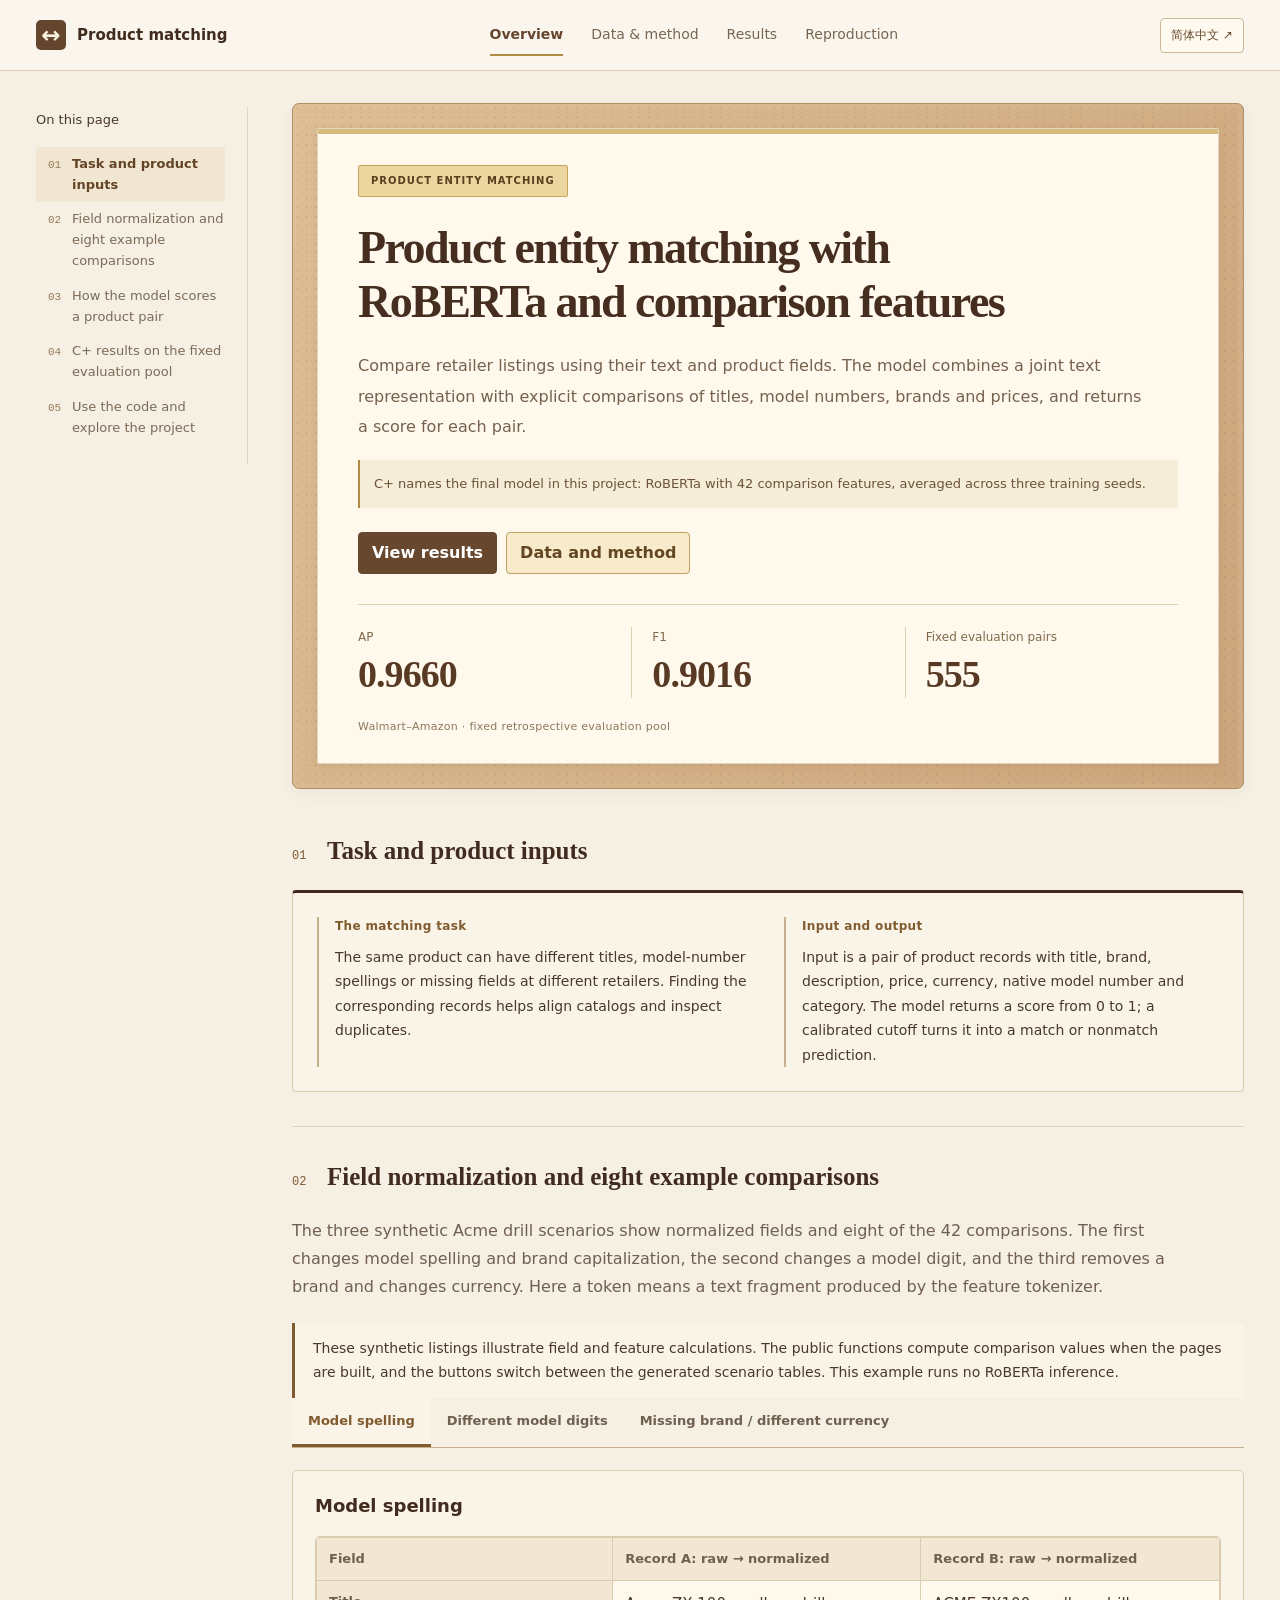
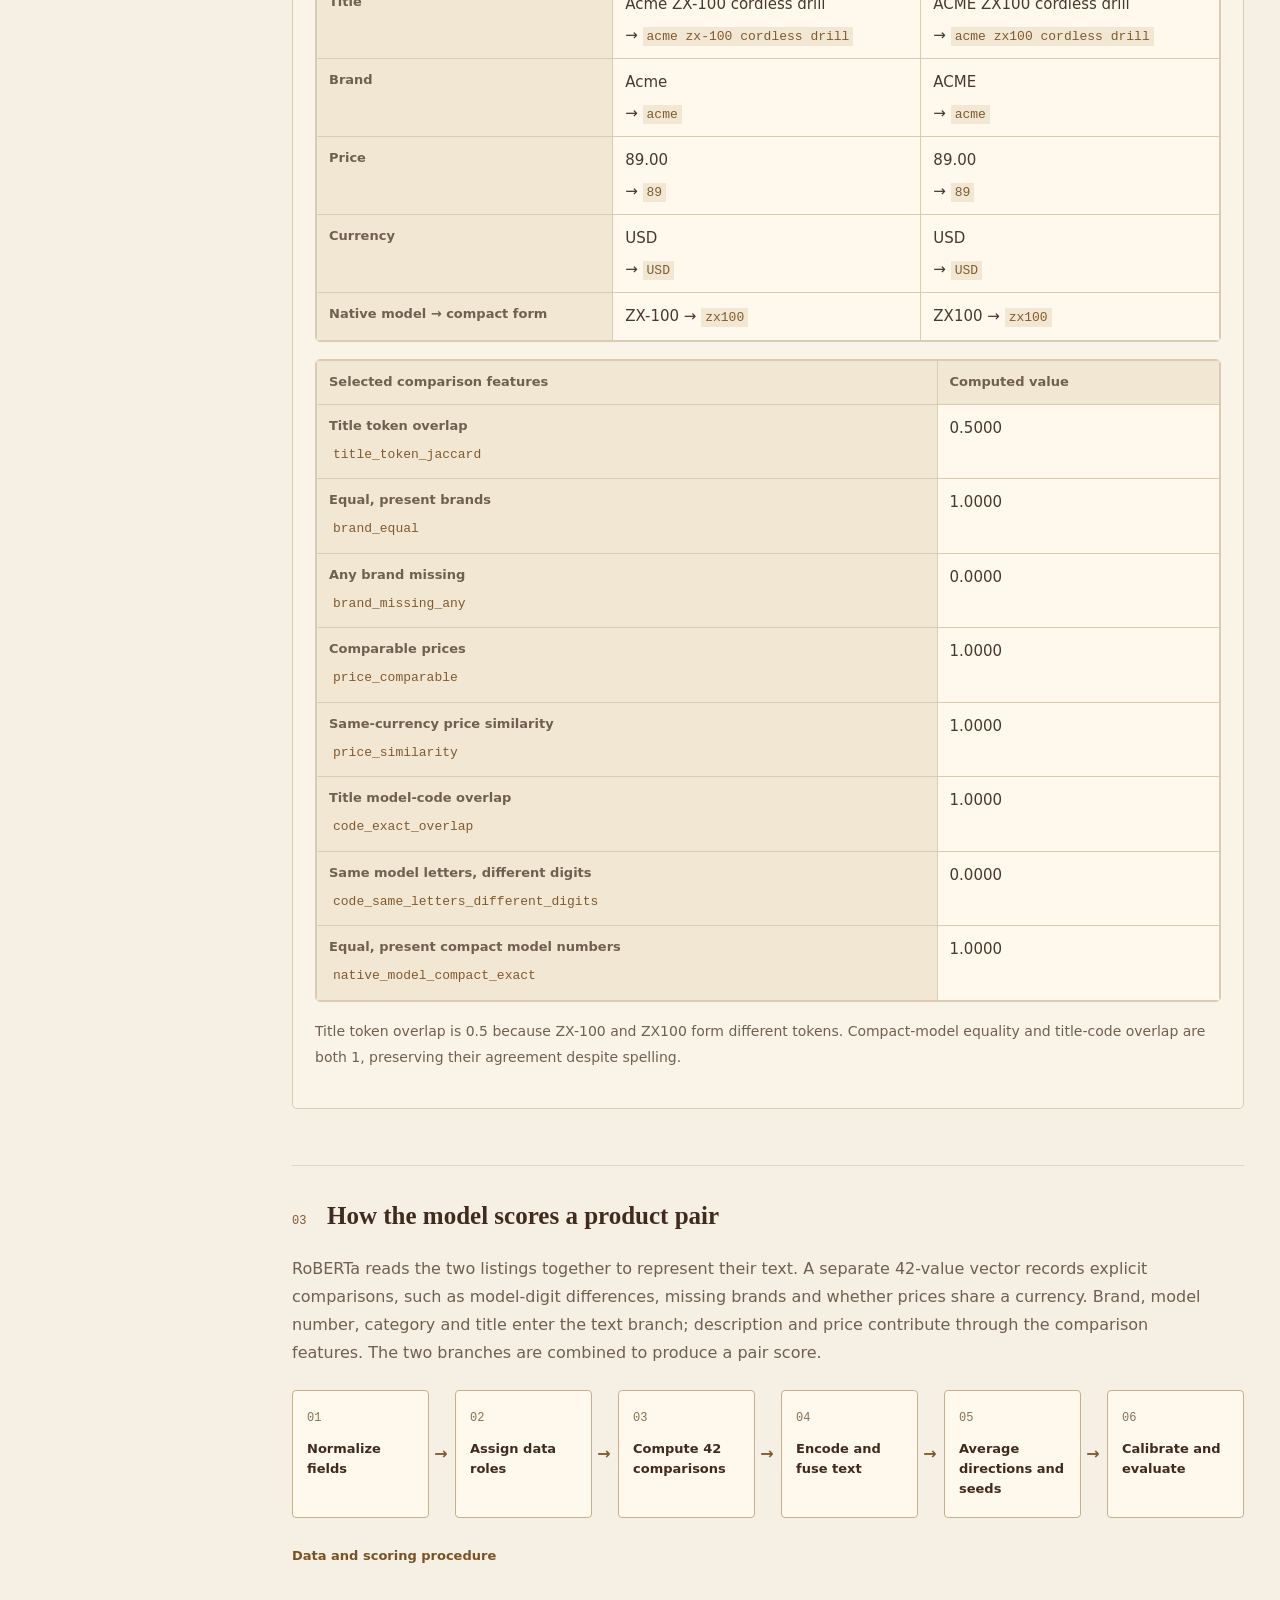
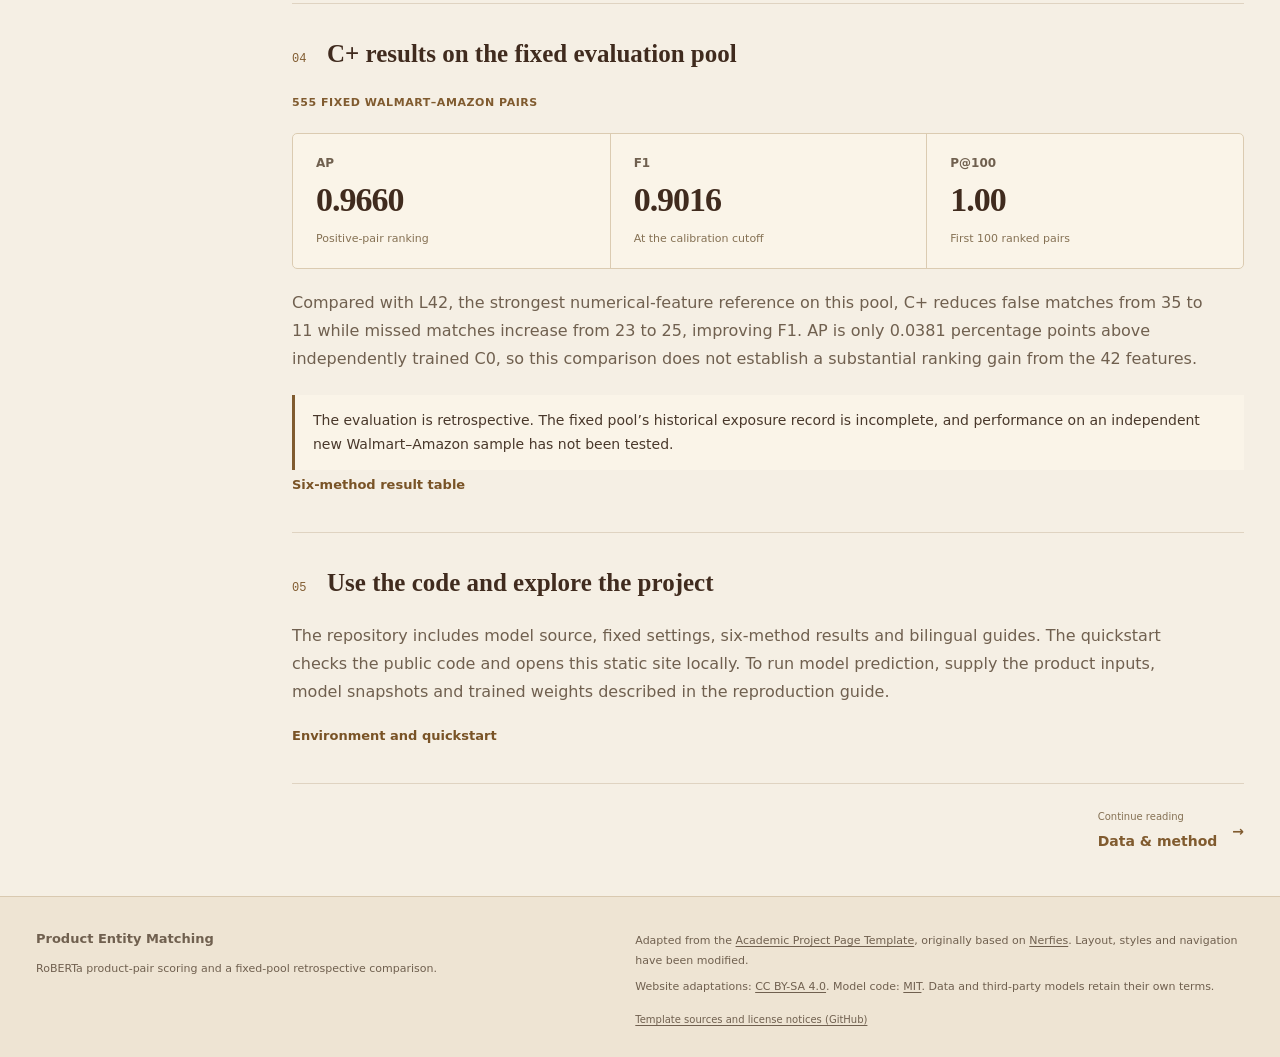
==== commit c9bf5191: "Clarify bilingual guides and streamline the project site Explain methods and metrics for first-time " ====
--- a/showcase/en/index.html
+++ b/showcase/en/index.html
@@ -3,7 +3,7 @@
 <head>
   <meta charset="utf-8">
   <meta name="viewport" content="width=device-width, initial-scale=1">
-  <meta name="description" content="Product-pair input, field preparation, RoBERTa feature fusion and results on a fixed retrospective evaluation pool.">
+  <meta name="description" content="Product matching examples, RoBERTa and comparison features, fixed-pool results and code entry points.">
   <meta name="theme-color" content="#f5efe4">
   <title>Project overview · Product Entity Matching</title>
   <link rel="icon" type="image/svg+xml" href="../assets/favicon.svg">
@@ -11,8 +11,8 @@
   <link rel="alternate" hreflang="zh-CN" href="../zh-CN/index.html">
   <link rel="stylesheet" href="../assets/vendor/bulma.min.css">
   <link rel="stylesheet" href="../assets/academic.css">
-  <link rel="stylesheet" href="../assets/site.css">
-  <script defer src="../assets/site.js"></script>
+  <link rel="stylesheet" href="../assets/site.css?v=69e3b7c30cd8">
+  <script defer src="../assets/site.js?v=69e3b7c30cd8"></script>
 </head>
 <body data-page="index" data-language="en">
   <a class="skip-link" href="#main-content">Skip to main content</a>
@@ -24,7 +24,7 @@
     </div>
   </header>
   <div class="report-layout">
-    <aside class="report-sidebar"><p class="toc-label">On this page</p><nav aria-label="Page contents"><a href="#project"><span>01</span>Task and product inputs</a><a href="#evidence"><span>02</span>Six-stage data preparation and scoring procedure</a><a href="#example"><span>03</span>Field normalization and eight example comparisons</a><a href="#summary"><span>04</span>C+ results on the fixed evaluation pool</a><a href="#public-code"><span>05</span>Public files and local artifact requirements</a></nav></aside>
+    <aside class="report-sidebar"><p class="toc-label">On this page</p><nav aria-label="Page contents"><a href="#project"><span>01</span>Task and product inputs</a><a href="#example"><span>02</span>Field normalization and eight example comparisons</a><a href="#evidence"><span>03</span>How the model scores a product pair</a><a href="#summary"><span>04</span>C+ results on the fixed evaluation pool</a><a href="#public-code"><span>05</span>Use the code and explore the project</a></nav></aside>
     <main id="main-content" tabindex="-1">
       <!-- Publication header and resource links adapted from the Academic template. -->
       <section class="hero publication-header" id="intro">
@@ -35,18 +35,19 @@
             <p class="hero-description">Compare retailer listings using their text and product fields. The model combines a joint text representation with explicit comparisons of titles, model numbers, brands and prices, and returns a score for each pair.</p>
             <p class="model-definition">C+ names the final model in this project: RoBERTa with 42 comparison features, averaged across three training seeds.</p>
             <div class="publication-links"><a href="results.html#comparison" class="external-link button is-normal is-dark">View results</a><a href="method.html" class="external-link button is-normal is-light">Data and method</a></div>
+
             <div class="hero-facts"><div><span>AP</span><strong>0.9660</strong></div><div><span>F1</span><strong>0.9016</strong></div><div><span>Fixed evaluation pairs</span><strong>555</strong></div><p>Walmart–Amazon · fixed retrospective evaluation pool</p></div>
           </div>
         </div>
       </section>
-      <section id="project" class="section section-rule"><div class="container"><div class="section-heading"><span class="section-number" aria-hidden="true">01</span><h2 class="title is-3">Task and product inputs</h2></div><div class="project-brief"><div class="brief-grid"><article class="brief-block"><h3>Product matching</h3><p>The same product can appear under different titles, model-number spellings or incomplete fields at different retailers. Identifying these correspondences helps align catalogues and check duplicate records.</p></article><article class="brief-block"><h3>Input and output</h3><p>The input is a pair of listings with title, brand, description, price, currency, and native model/category fields. The model outputs a match score between 0 and 1; comparing it with the calibration cutoff gives a match or non-match decision.</p></article><article class="brief-block"><h3>Data and inputs</h3><p>Walmart–Amazon product matching data. Business fields and native model/category fields are retained, with separate roles for fitting, epoch selection, calibration and evaluation.</p></article><article class="brief-block"><h3>Implementation</h3><p>Construct 42 comparison features and fuse them with RoBERTa pair representations; compare four reference methods and a separately trained zero-feature control.</p></article></div></div></div></section><section id="evidence" class="section section-rule"><div class="container"><div class="section-heading"><span class="section-number" aria-hidden="true">02</span><h2 class="title is-3">Six-stage data preparation and scoring procedure</h2></div><ol class="workflow-strip"><li><span>01</span><strong>Field normalization and quality states</strong></li><li><span>02</span><strong>Preassigned data roles and label separation</strong></li><li><span>03</span><strong>The 42-dimensional comparison vector</strong></li><li><span>04</span><strong>RoBERTa encoding and feature fusion</strong></li><li><span>05</span><strong>Direction averaging and three-seed ensemble</strong></li><li><span>06</span><strong>Calibration cutoff and fixed-pool evaluation</strong></li></ol><p class="section-intro">The final method uses RoBERTa for the paired text and a separate comparison vector for explicit field operations. A title can share many words with another listing while differing in a model digit; a price can be absent or in a different currency. The 42-dimensional comparison vector, named x42 in the code, records those conditions directly. Brand, model, category and title are serialized for RoBERTa, while description and price enter through the feature vector. The 768-dimensional text representation is projected before joining x42. This is the architecture tested in the fixed comparison, not evidence that feature fusion is generally superior: The independently trained C0 control, with all comparison features set to zero, has nearly the same AP on this pool.</p></div></section><section id="example" class="section section-rule"><div class="container"><div class="section-heading"><span class="section-number" aria-hidden="true">03</span><h2 class="title is-3">Field normalization and eight example comparisons</h2></div><p class="section-intro">The workbench uses synthetic Acme cordless-drill records and displays normalized fields plus eight selected comparisons from the 42-feature vector. The first scenario changes ZX-100 to ZX100 and brand capitalization while keeping the listing type the same. The second uses ZX101 to expose a model-digit disagreement. The third removes a brand and changes the currency, so presence and price-comparability indicators change.</p><div class="field-workbench"><p class="lead-note">The listings below are invented teaching inputs. Values are computed by the public feature functions; no RoBERTa call, match label, model probability or identity conclusion is supplied.</p><div class="example-controls" role="group" aria-label="Comparison scenarios"><button type="button" data-example-case="spelling" aria-pressed="false">Model spelling</button><button type="button" data-example-case="digits" aria-pressed="false">Different model digits</button><button type="button" data-example-case="missing" aria-pressed="false">Missing brand / different currency</button></div><article id="example-spelling" data-example-panel="spelling" aria-labelledby="example-title-spelling"><h3 id="example-title-spelling">Model spelling</h3><p class="table-scroll-hint">On narrow screens, scroll horizontally to compare both records; keyboard users can focus the table and use arrow keys.</p><div class="table-wrap field-comparison record-comparison" tabindex="0" role="region" aria-label="Product-field comparison"><table><thead><tr><th>Field</th><th>Record A: raw → normalized</th><th>Record B: raw → normalized</th></tr></thead><tbody><tr><th scope="row">Title</th><td><span class="raw-value">Acme ZX-100 cordless drill</span><span class="normalized-value">→ <code>acme zx-100 cordless drill</code></span></td><td><span class="raw-value">ACME ZX100 cordless drill</span><span class="normalized-value">→ <code>acme zx100 cordless drill</code></span></td></tr><tr><th scope="row">Brand</th><td><span class="raw-value">Acme</span><span class="normalized-value">→ <code>acme</code></span></td><td><span class="raw-value">ACME</span><span class="normalized-value">→ <code>acme</code></span></td></tr><tr><th scope="row">Price</th><td><span class="raw-value">89.00</span><span class="normalized-value">→ <code>89</code></span></td><td><span class="raw-value">89.00</span><span class="normalized-value">→ <code>89</code></span></td></tr><tr><th scope="row">Currency</th><td><span class="raw-value">USD</span><span class="normalized-value">→ <code>USD</code></span></td><td><span class="raw-value">USD</span><span class="normalized-value">→ <code>USD</code></span></td></tr><tr><th scope="row">Native model → compact form</th><td>ZX-100 → <code>zx100</code></td><td>ZX100 → <code>zx100</code></td></tr></tbody></table></div><div class="table-wrap field-comparison"><table><thead><tr><th>Selected comparison features</th><th>Computed value</th></tr></thead><tbody><tr data-demo-feature="title_token_jaccard" data-demo-value="0.5"><th scope="row">Title token overlap<code>title_token_jaccard</code></th><td>0.5000</td></tr><tr data-demo-feature="brand_equal" data-demo-value="1.0"><th scope="row">Equal, present brands<code>brand_equal</code></th><td>1.0000</td></tr><tr data-demo-feature="brand_missing_any" data-demo-value="0.0"><th scope="row">Any brand missing<code>brand_missing_any</code></th><td>0.0000</td></tr><tr data-demo-feature="price_comparable" data-demo-value="1.0"><th scope="row">Comparable prices<code>price_comparable</code></th><td>1.0000</td></tr><tr data-demo-feature="price_similarity" data-demo-value="1.0"><th scope="row">Same-currency price similarity<code>price_similarity</code></th><td>1.0000</td></tr><tr data-demo-feature="code_exact_overlap" data-demo-value="1.0"><th scope="row">Title model-code overlap<code>code_exact_overlap</code></th><td>1.0000</td></tr><tr data-demo-feature="code_same_letters_different_digits" data-demo-value="0.0"><th scope="row">Same model letters, different digits<code>code_same_letters_different_digits</code></th><td>0.0000</td></tr><tr data-demo-feature="native_model_compact_exact" data-demo-value="1.0"><th scope="row">Equal, present compact model numbers<code>native_model_compact_exact</code></th><td>1.0000</td></tr></tbody></table></div><p class="example-explanation">Title token overlap is only 0.5: ZX-100 and ZX100 tokenize differently. Compact-model equality and code overlap are both 1, retaining evidence beyond spelling.</p></article><article id="example-digits" data-example-panel="digits" aria-labelledby="example-title-digits"><h3 id="example-title-digits">Different model digits</h3><p class="table-scroll-hint">On narrow screens, scroll horizontally to compare both records; keyboard users can focus the table and use arrow keys.</p><div class="table-wrap field-comparison record-comparison" tabindex="0" role="region" aria-label="Product-field comparison"><table><thead><tr><th>Field</th><th>Record A: raw → normalized</th><th>Record B: raw → normalized</th></tr></thead><tbody><tr><th scope="row">Title</th><td><span class="raw-value">Acme ZX-100 cordless drill</span><span class="normalized-value">→ <code>acme zx-100 cordless drill</code></span></td><td><span class="raw-value">ACME ZX101 cordless drill</span><span class="normalized-value">→ <code>acme zx101 cordless drill</code></span></td></tr><tr><th scope="row">Brand</th><td><span class="raw-value">Acme</span><span class="normalized-value">→ <code>acme</code></span></td><td><span class="raw-value">ACME</span><span class="normalized-value">→ <code>acme</code></span></td></tr><tr><th scope="row">Price</th><td><span class="raw-value">89.00</span><span class="normalized-value">→ <code>89</code></span></td><td><span class="raw-value">89.00</span><span class="normalized-value">→ <code>89</code></span></td></tr><tr><th scope="row">Currency</th><td><span class="raw-value">USD</span><span class="normalized-value">→ <code>USD</code></span></td><td><span class="raw-value">USD</span><span class="normalized-value">→ <code>USD</code></span></td></tr><tr><th scope="row">Native model → compact form</th><td>ZX-100 → <code>zx100</code></td><td>ZX101 → <code>zx101</code></td></tr></tbody></table></div><div class="table-wrap field-comparison"><table><thead><tr><th>Selected comparison features</th><th>Computed value</th></tr></thead><tbody><tr data-demo-feature="title_token_jaccard" data-demo-value="0.5"><th scope="row">Title token overlap<code>title_token_jaccard</code></th><td>0.5000</td></tr><tr data-demo-feature="brand_equal" data-demo-value="1.0"><th scope="row">Equal, present brands<code>brand_equal</code></th><td>1.0000</td></tr><tr data-demo-feature="brand_missing_any" data-demo-value="0.0"><th scope="row">Any brand missing<code>brand_missing_any</code></th><td>0.0000</td></tr><tr data-demo-feature="price_comparable" data-demo-value="1.0"><th scope="row">Comparable prices<code>price_comparable</code></th><td>1.0000</td></tr><tr data-demo-feature="price_similarity" data-demo-value="1.0"><th scope="row">Same-currency price similarity<code>price_similarity</code></th><td>1.0000</td></tr><tr data-demo-feature="code_exact_overlap" data-demo-value="0.0"><th scope="row">Title model-code overlap<code>code_exact_overlap</code></th><td>0.0000</td></tr><tr data-demo-feature="code_same_letters_different_digits" data-demo-value="1.0"><th scope="row">Same model letters, different digits<code>code_same_letters_different_digits</code></th><td>1.0000</td></tr><tr data-demo-feature="native_model_compact_exact" data-demo-value="0.0"><th scope="row">Equal, present compact model numbers<code>native_model_compact_exact</code></th><td>0.0000</td></tr></tbody></table></div><p class="example-explanation">Title token overlap remains 0.5, but compact-model equality is 0 and the digit-conflict feature is 1. These values are model inputs, not a hard match or rejection rule.</p></article><article id="example-missing" data-example-panel="missing" aria-labelledby="example-title-missing"><h3 id="example-title-missing">Missing brand / different currency</h3><p class="table-scroll-hint">On narrow screens, scroll horizontally to compare both records; keyboard users can focus the table and use arrow keys.</p><div class="table-wrap field-comparison record-comparison" tabindex="0" role="region" aria-label="Product-field comparison"><table><thead><tr><th>Field</th><th>Record A: raw → normalized</th><th>Record B: raw → normalized</th></tr></thead><tbody><tr><th scope="row">Title</th><td><span class="raw-value">Acme ZX-100 cordless drill</span><span class="normalized-value">→ <code>acme zx-100 cordless drill</code></span></td><td><span class="raw-value">ACME ZX100 cordless drill</span><span class="normalized-value">→ <code>acme zx100 cordless drill</code></span></td></tr><tr><th scope="row">Brand</th><td><span class="raw-value">Acme</span><span class="normalized-value">→ <code>acme</code></span></td><td><span class="raw-value">Missing</span><span class="normalized-value">→ <code>Missing</code></span></td></tr><tr><th scope="row">Price</th><td><span class="raw-value">89.00</span><span class="normalized-value">→ <code>89</code></span></td><td><span class="raw-value">89.00</span><span class="normalized-value">→ <code>89</code></span></td></tr><tr><th scope="row">Currency</th><td><span class="raw-value">USD</span><span class="normalized-value">→ <code>USD</code></span></td><td><span class="raw-value">EUR</span><span class="normalized-value">→ <code>EUR</code></span></td></tr><tr><th scope="row">Native model → compact form</th><td>ZX-100 → <code>zx100</code></td><td>ZX100 → <code>zx100</code></td></tr></tbody></table></div><div class="table-wrap field-comparison"><table><thead><tr><th>Selected comparison features</th><th>Computed value</th></tr></thead><tbody><tr data-demo-feature="title_token_jaccard" data-demo-value="0.5"><th scope="row">Title token overlap<code>title_token_jaccard</code></th><td>0.5000</td></tr><tr data-demo-feature="brand_equal" data-demo-value="0.0"><th scope="row">Equal, present brands<code>brand_equal</code></th><td>0.0000</td></tr><tr data-demo-feature="brand_missing_any" data-demo-value="1.0"><th scope="row">Any brand missing<code>brand_missing_any</code></th><td>1.0000</td></tr><tr data-demo-feature="price_comparable" data-demo-value="0.0"><th scope="row">Comparable prices<code>price_comparable</code></th><td>0.0000</td></tr><tr data-demo-feature="price_similarity" data-demo-value="0.0"><th scope="row">Same-currency price similarity<code>price_similarity</code></th><td>0.0000</td></tr><tr data-demo-feature="code_exact_overlap" data-demo-value="1.0"><th scope="row">Title model-code overlap<code>code_exact_overlap</code></th><td>1.0000</td></tr><tr data-demo-feature="code_same_letters_different_digits" data-demo-value="0.0"><th scope="row">Same model letters, different digits<code>code_same_letters_different_digits</code></th><td>0.0000</td></tr><tr data-demo-feature="native_model_compact_exact" data-demo-value="1.0"><th scope="row">Equal, present compact model numbers<code>native_model_compact_exact</code></th><td>1.0000</td></tr></tbody></table></div><p class="example-explanation">A missing brand does not count as an equal brand. Both prices parse, but USD and EUR differ, so price comparability and similarity are 0. Here zero means unavailable comparison and must be read with its presence flag.</p></article></div></div></section><section id="summary" class="section section-rule"><div class="container"><div class="section-heading"><span class="section-number" aria-hidden="true">04</span><h2 class="title is-3">C+ results on the fixed evaluation pool</h2></div><p class="note-kicker">555 fixed Walmart–Amazon pairs</p><div class="results-summary"><div class="summary-metric"><p class="summary-label"><abbr title="Average precision">AP</abbr></p><p class="summary-value" data-source="metrics.C+.ap" data-value="0.9659975315302057">0.9660</p><p class="summary-context">Positive-pair ranking</p></div><div class="summary-metric"><p class="summary-label"><abbr title="F1 score">F1</abbr></p><p class="summary-value" data-source="metrics.C+.f1" data-value="0.9016393442622951">0.9016</p><p class="summary-context">At the calibration cutoff</p></div><div class="summary-metric"><p class="summary-label"><abbr title="Precision among the first 100 ranked pairs">P@100</abbr></p><p class="summary-value" data-source="metrics.C+.p_at_100" data-value="1.0">1.00</p><p class="summary-context">First 100 ranked pairs</p></div></div><p class="section-intro">Compared with L42, C+ reduces false matches from 35 to 11 while missed matches increase from 23 to 25, improving F1. Its AP is only 0.0381 percentage points above separately trained C0. This comparison does not establish a clear ranking benefit from the 42 features; independent new Walmart–Amazon sample generalization remains untested.</p><p class="lead-note">The evaluation is retrospective. The fixed pool’s historical exposure record is incomplete, and performance on an independent new Walmart–Amazon sample has not been tested.</p><a href="results.html" class="text-link">Six-method result table</a></div></section><section id="public-code" class="section section-rule"><div class="container"><div class="section-heading"><span class="section-number" aria-hidden="true">05</span><h2 class="title is-3">Public files and local artifact requirements</h2></div><div class="prose"><p>The repository includes model source, fixed settings, six-method aggregate results, bilingual guides and executable examples. Start with the environment and quickstart instructions to check the code and preview this website. Real model prediction additionally requires locally supplied product inputs, model snapshots and trained weights.</p><a href="reproduce.html#quickstart" class="text-link">Public checks and model replay</a></div></div></section>
+      <section id="project" class="section section-rule"><div class="container"><div class="section-heading"><span class="section-number" aria-hidden="true">01</span><h2 class="title is-3">Task and product inputs</h2></div><div class="project-brief"><div class="brief-grid"><article class="brief-block"><h3>The matching task</h3><p>The same product can have different titles, model-number spellings or missing fields at different retailers. Finding the corresponding records helps align catalogs and inspect duplicates.</p></article><article class="brief-block"><h3>Input and output</h3><p>Input is a pair of product records with title, brand, description, price, currency, native model number and category. The model returns a score from 0 to 1; a calibrated cutoff turns it into a match or nonmatch prediction.</p></article></div></div></div></section><section id="example" class="section section-rule"><div class="container"><div class="section-heading"><span class="section-number" aria-hidden="true">02</span><h2 class="title is-3">Field normalization and eight example comparisons</h2></div><p class="section-intro">The three synthetic Acme drill scenarios show normalized fields and eight of the 42 comparisons. The first changes model spelling and brand capitalization, the second changes a model digit, and the third removes a brand and changes currency. Here a token means a text fragment produced by the feature tokenizer.</p><div class="field-workbench"><p class="lead-note">These synthetic listings illustrate field and feature calculations. The public functions compute comparison values when the pages are built, and the buttons switch between the generated scenario tables. This example runs no RoBERTa inference.</p><div class="example-controls" role="group" aria-label="Comparison scenarios"><button type="button" data-example-case="spelling" aria-pressed="false">Model spelling</button><button type="button" data-example-case="digits" aria-pressed="false">Different model digits</button><button type="button" data-example-case="missing" aria-pressed="false">Missing brand / different currency</button></div><article id="example-spelling" data-example-panel="spelling" aria-labelledby="example-title-spelling"><h3 id="example-title-spelling">Model spelling</h3><p class="table-scroll-hint">On narrow screens, scroll horizontally to compare both records; keyboard users can focus the table and use arrow keys.</p><div class="table-wrap field-comparison record-comparison" tabindex="0" role="region" aria-label="Product-field comparison"><table><thead><tr><th>Field</th><th>Record A: raw → normalized</th><th>Record B: raw → normalized</th></tr></thead><tbody><tr><th scope="row">Title</th><td><span class="raw-value">Acme ZX-100 cordless drill</span><span class="normalized-value">→ <code>acme zx-100 cordless drill</code></span></td><td><span class="raw-value">ACME ZX100 cordless drill</span><span class="normalized-value">→ <code>acme zx100 cordless drill</code></span></td></tr><tr><th scope="row">Brand</th><td><span class="raw-value">Acme</span><span class="normalized-value">→ <code>acme</code></span></td><td><span class="raw-value">ACME</span><span class="normalized-value">→ <code>acme</code></span></td></tr><tr><th scope="row">Price</th><td><span class="raw-value">89.00</span><span class="normalized-value">→ <code>89</code></span></td><td><span class="raw-value">89.00</span><span class="normalized-value">→ <code>89</code></span></td></tr><tr><th scope="row">Currency</th><td><span class="raw-value">USD</span><span class="normalized-value">→ <code>USD</code></span></td><td><span class="raw-value">USD</span><span class="normalized-value">→ <code>USD</code></span></td></tr><tr><th scope="row">Native model → compact form</th><td>ZX-100 → <code>zx100</code></td><td>ZX100 → <code>zx100</code></td></tr></tbody></table></div><div class="table-wrap field-comparison"><table><thead><tr><th>Selected comparison features</th><th>Computed value</th></tr></thead><tbody><tr data-demo-feature="title_token_jaccard" data-demo-value="0.5"><th scope="row">Title token overlap<code>title_token_jaccard</code></th><td>0.5000</td></tr><tr data-demo-feature="brand_equal" data-demo-value="1.0"><th scope="row">Equal, present brands<code>brand_equal</code></th><td>1.0000</td></tr><tr data-demo-feature="brand_missing_any" data-demo-value="0.0"><th scope="row">Any brand missing<code>brand_missing_any</code></th><td>0.0000</td></tr><tr data-demo-feature="price_comparable" data-demo-value="1.0"><th scope="row">Comparable prices<code>price_comparable</code></th><td>1.0000</td></tr><tr data-demo-feature="price_similarity" data-demo-value="1.0"><th scope="row">Same-currency price similarity<code>price_similarity</code></th><td>1.0000</td></tr><tr data-demo-feature="code_exact_overlap" data-demo-value="1.0"><th scope="row">Title model-code overlap<code>code_exact_overlap</code></th><td>1.0000</td></tr><tr data-demo-feature="code_same_letters_different_digits" data-demo-value="0.0"><th scope="row">Same model letters, different digits<code>code_same_letters_different_digits</code></th><td>0.0000</td></tr><tr data-demo-feature="native_model_compact_exact" data-demo-value="1.0"><th scope="row">Equal, present compact model numbers<code>native_model_compact_exact</code></th><td>1.0000</td></tr></tbody></table></div><p class="example-explanation">Title token overlap is 0.5 because ZX-100 and ZX100 form different tokens. Compact-model equality and title-code overlap are both 1, preserving their agreement despite spelling.</p></article><article id="example-digits" data-example-panel="digits" aria-labelledby="example-title-digits"><h3 id="example-title-digits">Different model digits</h3><p class="table-scroll-hint">On narrow screens, scroll horizontally to compare both records; keyboard users can focus the table and use arrow keys.</p><div class="table-wrap field-comparison record-comparison" tabindex="0" role="region" aria-label="Product-field comparison"><table><thead><tr><th>Field</th><th>Record A: raw → normalized</th><th>Record B: raw → normalized</th></tr></thead><tbody><tr><th scope="row">Title</th><td><span class="raw-value">Acme ZX-100 cordless drill</span><span class="normalized-value">→ <code>acme zx-100 cordless drill</code></span></td><td><span class="raw-value">ACME ZX101 cordless drill</span><span class="normalized-value">→ <code>acme zx101 cordless drill</code></span></td></tr><tr><th scope="row">Brand</th><td><span class="raw-value">Acme</span><span class="normalized-value">→ <code>acme</code></span></td><td><span class="raw-value">ACME</span><span class="normalized-value">→ <code>acme</code></span></td></tr><tr><th scope="row">Price</th><td><span class="raw-value">89.00</span><span class="normalized-value">→ <code>89</code></span></td><td><span class="raw-value">89.00</span><span class="normalized-value">→ <code>89</code></span></td></tr><tr><th scope="row">Currency</th><td><span class="raw-value">USD</span><span class="normalized-value">→ <code>USD</code></span></td><td><span class="raw-value">USD</span><span class="normalized-value">→ <code>USD</code></span></td></tr><tr><th scope="row">Native model → compact form</th><td>ZX-100 → <code>zx100</code></td><td>ZX101 → <code>zx101</code></td></tr></tbody></table></div><div class="table-wrap field-comparison"><table><thead><tr><th>Selected comparison features</th><th>Computed value</th></tr></thead><tbody><tr data-demo-feature="title_token_jaccard" data-demo-value="0.5"><th scope="row">Title token overlap<code>title_token_jaccard</code></th><td>0.5000</td></tr><tr data-demo-feature="brand_equal" data-demo-value="1.0"><th scope="row">Equal, present brands<code>brand_equal</code></th><td>1.0000</td></tr><tr data-demo-feature="brand_missing_any" data-demo-value="0.0"><th scope="row">Any brand missing<code>brand_missing_any</code></th><td>0.0000</td></tr><tr data-demo-feature="price_comparable" data-demo-value="1.0"><th scope="row">Comparable prices<code>price_comparable</code></th><td>1.0000</td></tr><tr data-demo-feature="price_similarity" data-demo-value="1.0"><th scope="row">Same-currency price similarity<code>price_similarity</code></th><td>1.0000</td></tr><tr data-demo-feature="code_exact_overlap" data-demo-value="0.0"><th scope="row">Title model-code overlap<code>code_exact_overlap</code></th><td>0.0000</td></tr><tr data-demo-feature="code_same_letters_different_digits" data-demo-value="1.0"><th scope="row">Same model letters, different digits<code>code_same_letters_different_digits</code></th><td>1.0000</td></tr><tr data-demo-feature="native_model_compact_exact" data-demo-value="0.0"><th scope="row">Equal, present compact model numbers<code>native_model_compact_exact</code></th><td>0.0000</td></tr></tbody></table></div><p class="example-explanation">Title token overlap remains 0.5, but compact-model equality is 0 and the digit-conflict feature is 1. These values are evidence supplied to the model; the example does not predict a match or rejection.</p></article><article id="example-missing" data-example-panel="missing" aria-labelledby="example-title-missing"><h3 id="example-title-missing">Missing brand / different currency</h3><p class="table-scroll-hint">On narrow screens, scroll horizontally to compare both records; keyboard users can focus the table and use arrow keys.</p><div class="table-wrap field-comparison record-comparison" tabindex="0" role="region" aria-label="Product-field comparison"><table><thead><tr><th>Field</th><th>Record A: raw → normalized</th><th>Record B: raw → normalized</th></tr></thead><tbody><tr><th scope="row">Title</th><td><span class="raw-value">Acme ZX-100 cordless drill</span><span class="normalized-value">→ <code>acme zx-100 cordless drill</code></span></td><td><span class="raw-value">ACME ZX100 cordless drill</span><span class="normalized-value">→ <code>acme zx100 cordless drill</code></span></td></tr><tr><th scope="row">Brand</th><td><span class="raw-value">Acme</span><span class="normalized-value">→ <code>acme</code></span></td><td><span class="raw-value">Missing</span><span class="normalized-value">→ <code>Missing</code></span></td></tr><tr><th scope="row">Price</th><td><span class="raw-value">89.00</span><span class="normalized-value">→ <code>89</code></span></td><td><span class="raw-value">89.00</span><span class="normalized-value">→ <code>89</code></span></td></tr><tr><th scope="row">Currency</th><td><span class="raw-value">USD</span><span class="normalized-value">→ <code>USD</code></span></td><td><span class="raw-value">EUR</span><span class="normalized-value">→ <code>EUR</code></span></td></tr><tr><th scope="row">Native model → compact form</th><td>ZX-100 → <code>zx100</code></td><td>ZX100 → <code>zx100</code></td></tr></tbody></table></div><div class="table-wrap field-comparison"><table><thead><tr><th>Selected comparison features</th><th>Computed value</th></tr></thead><tbody><tr data-demo-feature="title_token_jaccard" data-demo-value="0.5"><th scope="row">Title token overlap<code>title_token_jaccard</code></th><td>0.5000</td></tr><tr data-demo-feature="brand_equal" data-demo-value="0.0"><th scope="row">Equal, present brands<code>brand_equal</code></th><td>0.0000</td></tr><tr data-demo-feature="brand_missing_any" data-demo-value="1.0"><th scope="row">Any brand missing<code>brand_missing_any</code></th><td>1.0000</td></tr><tr data-demo-feature="price_comparable" data-demo-value="0.0"><th scope="row">Comparable prices<code>price_comparable</code></th><td>0.0000</td></tr><tr data-demo-feature="price_similarity" data-demo-value="0.0"><th scope="row">Same-currency price similarity<code>price_similarity</code></th><td>0.0000</td></tr><tr data-demo-feature="code_exact_overlap" data-demo-value="1.0"><th scope="row">Title model-code overlap<code>code_exact_overlap</code></th><td>1.0000</td></tr><tr data-demo-feature="code_same_letters_different_digits" data-demo-value="0.0"><th scope="row">Same model letters, different digits<code>code_same_letters_different_digits</code></th><td>0.0000</td></tr><tr data-demo-feature="native_model_compact_exact" data-demo-value="1.0"><th scope="row">Equal, present compact model numbers<code>native_model_compact_exact</code></th><td>1.0000</td></tr></tbody></table></div><p class="example-explanation">A missing brand does not count as an equal brand. Both prices parse, but USD and EUR differ, so price comparability and similarity are 0. The comparability indicator distinguishes this unavailable comparison from a measured similarity.</p></article></div></div></section><section id="evidence" class="section section-rule"><div class="container"><div class="section-heading"><span class="section-number" aria-hidden="true">03</span><h2 class="title is-3">How the model scores a product pair</h2></div><p class="section-intro">RoBERTa reads the two listings together to represent their text. A separate 42-value vector records explicit comparisons, such as model-digit differences, missing brands and whether prices share a currency. Brand, model number, category and title enter the text branch; description and price contribute through the comparison features. The two branches are combined to produce a pair score.</p><ol class="workflow-strip"><li><span>01</span><strong>Normalize fields</strong></li><li><span>02</span><strong>Assign data roles</strong></li><li><span>03</span><strong>Compute 42 comparisons</strong></li><li><span>04</span><strong>Encode and fuse text</strong></li><li><span>05</span><strong>Average directions and seeds</strong></li><li><span>06</span><strong>Calibrate and evaluate</strong></li></ol><a href="method.html" class="text-link">Data and scoring procedure</a></div></section><section id="summary" class="section section-rule"><div class="container"><div class="section-heading"><span class="section-number" aria-hidden="true">04</span><h2 class="title is-3">C+ results on the fixed evaluation pool</h2></div><p class="note-kicker">555 fixed Walmart–Amazon pairs</p><div class="results-summary"><div class="summary-metric"><p class="summary-label"><abbr title="Average precision">AP</abbr></p><p class="summary-value" data-source="metrics.C+.ap" data-value="0.9659975315302057">0.9660</p><p class="summary-context">Positive-pair ranking</p></div><div class="summary-metric"><p class="summary-label"><abbr title="F1 score">F1</abbr></p><p class="summary-value" data-source="metrics.C+.f1" data-value="0.9016393442622951">0.9016</p><p class="summary-context">At the calibration cutoff</p></div><div class="summary-metric"><p class="summary-label"><abbr title="Precision among the first 100 ranked pairs">P@100</abbr></p><p class="summary-value" data-source="metrics.C+.p_at_100" data-value="1.0">1.00</p><p class="summary-context">First 100 ranked pairs</p></div></div><p class="section-intro">Compared with L42, the strongest numerical-feature reference on this pool, C+ reduces false matches from 35 to 11 while missed matches increase from 23 to 25, improving F1. AP is only 0.0381 percentage points above independently trained C0, so this comparison does not establish a substantial ranking gain from the 42 features.</p><p class="lead-note">The evaluation is retrospective. The fixed pool’s historical exposure record is incomplete, and performance on an independent new Walmart–Amazon sample has not been tested.</p><a href="results.html" class="text-link">Six-method result table</a></div></section><section id="public-code" class="section section-rule"><div class="container"><div class="section-heading"><span class="section-number" aria-hidden="true">05</span><h2 class="title is-3">Use the code and explore the project</h2></div><div class="prose"><p>The repository includes model source, fixed settings, six-method results and bilingual guides. The quickstart checks the public code and opens this static site locally. To run model prediction, supply the product inputs, model snapshots and trained weights described in the reproduction guide.</p><a href="reproduce.html#quickstart" class="text-link">Environment and quickstart</a></div></div></section>
       <div class="reading-next container"><a class="next-link" href="method.html"><span><span class="next-eyebrow">Continue reading</span>Data &amp; method</span><span aria-hidden="true">→</span></a></div>
     </main>
   </div>
   <footer class="footer">
     <div class="container footer-inner">
       <div><a class="footer-project" href="index.html">Product Entity Matching</a><p>RoBERTa product-pair scoring and a fixed-pool retrospective comparison.</p></div>
-      <div class="footer-credit"><p>Adapted from the <a href="https://github.com/eliahuhorwitz/Academic-project-page-template">Academic Project Page Template</a>, originally based on <a href="https://nerfies.github.io/">Nerfies</a>. Layout, styles and navigation have been modified.</p><p>Website adaptations: <a href="../LICENSE">CC BY-SA 4.0</a>. Model code: <a href="../../LICENSE">MIT</a>. Data and third-party models retain their own terms.</p><a href="../NOTICE.md">Template sources and license notices</a></div>
+      <div class="footer-credit"><p>Adapted from the <a href="https://github.com/eliahuhorwitz/Academic-project-page-template">Academic Project Page Template</a>, originally based on <a href="https://nerfies.github.io/">Nerfies</a>. Layout, styles and navigation have been modified.</p><p>Website adaptations: <a href="../LICENSE">CC BY-SA 4.0</a>. Model code: <a href="../../LICENSE">MIT</a>. Data and third-party models retain their own terms.</p><a href="https://github.com/Yemyu/product-entity-matching/blob/main/showcase/NOTICE.md">Template sources and license notices (GitHub)</a></div>
     </div>
   </footer>
 </body>
--- a/showcase/assets/site.css
+++ b/showcase/assets/site.css
@@ -78,6 +78,34 @@
 .publication-title:lang(zh-CN) { font-size: 35px !important; letter-spacing: -.015em; }
 .hero-description { max-width: 920px; margin: 0 0 20px; font-size: 17px; line-height: 1.8; color: var(--text-secondary); }
 .publication-links { display: flex; flex-wrap: wrap; justify-content: flex-start; gap: 9px; }
+.resource-toggle { gap: 12px; }
+.resource-chevron { font-size: 20px; line-height: 1; }
+.js-enabled .resource-toggle[aria-expanded="true"] .resource-chevron { transform: rotate(180deg); }
+.js-enabled .resource-toggle[aria-expanded="true"] { outline: 2px solid var(--palette-border-strong); outline-offset: 3px; }
+.resource-panels { min-width: 0; }
+.resource-panel { margin-top: 22px; padding: 26px; border: 1px solid var(--palette-border-strong); border-top: 3px solid var(--palette-accent); border-radius: 5px; background: var(--palette-paper); text-align: left; }
+.resource-panel h2 { margin-bottom: 18px; font: 700 26px/1.4 Georgia, "Songti SC", serif; }
+.resource-panel p { font-size: 15px; line-height: 1.8; }
+.resource-summary-grid { display: grid; grid-template-columns: repeat(3, minmax(0, 1fr)); gap: 22px; margin: 24px 0 8px; }
+.resource-summary-grid article + article { border-left: 1px solid var(--palette-border); padding-left: 22px; }
+.resource-reading-links { display: flex; flex-wrap: wrap; gap: 12px 24px; padding: 16px 0; border-top: 1px solid var(--palette-border); font-size: 14px; }
+.resource-panel .caption { margin: 0; color: var(--palette-secondary); font-size: 13px; }
+.resource-panel code { overflow-wrap: anywhere; white-space: normal; }
+.resource-cutoff { display: flex; flex-wrap: wrap; gap: 8px 18px; padding: 12px 0; border-bottom: 1px solid var(--palette-border); }
+.checkpoint-details { margin-top: 18px; font-size: 14px; }
+.checkpoint-details summary { cursor: pointer; color: var(--palette-accent); font-weight: 650; }
+.checkpoint-details p { margin: 12px 0; font-size: 14px; }
+.checkpoint-details ul { margin: 0; padding: 0; list-style: none; }
+.checkpoint-details li { display: grid; grid-template-columns: auto 1fr; gap: 5px 20px; padding: 12px 0; border-top: 1px solid var(--palette-border); }
+.checkpoint-details li code { grid-column: 1 / -1; font-size: 12px; }
+@media (max-width: 900px) {
+  .resource-summary-grid { grid-template-columns: 1fr; gap: 14px; }
+  .resource-summary-grid article + article { border-left: 0; padding-left: 0; border-top: 1px solid var(--palette-border); padding-top: 18px; }
+}
+@media (max-width: 650px) {
+  .resource-panel { padding: 18px 14px; }
+  .resource-panel h2 { font-size: 23px; }
+}
 .hero-facts { display: flex; flex-wrap: wrap; gap: 16px 0; margin-top: 23px; padding-top: 17px; border-top: 1px solid var(--palette-border); color: var(--palette-secondary); font-size: 13px; }
 .hero-facts > * { display: flex; flex-direction: column; gap: 3px; min-width: 0; padding: 0 24px; border-left: 1px solid var(--palette-border); }
 .hero-facts > :first-child { padding-left: 0; border-left: 0; }
@@ -251,6 +279,15 @@
 .comparison-guide p { font-size: 14px; color: var(--palette-secondary); line-height: 1.8; }
 .comparison-guide p:last-child { margin: 0; }
 .comparison-guide h3 { font-size: 16px; }
+.reference-list { display: grid; grid-template-columns: repeat(2, minmax(0, 1fr)); gap: 14px 24px; margin: 16px 0; }
+.reference-list > div { min-width: 0; }
+.reference-list dt { color: var(--palette-accent); font: 13px/1.6 var(--mono); font-weight: 700; }
+.reference-list dd { margin: 4px 0 0; color: var(--palette-secondary); font-size: 14px; line-height: 1.8; }
+.reader-details { margin: 22px 0; padding: 16px 18px; border: 1px solid var(--palette-border); border-radius: 4px; background: var(--palette-surface); }
+.reader-details summary { cursor: pointer; color: var(--palette-text); font-size: 14px; line-height: 1.7; font-weight: 650; }
+.reader-details .details-body { min-width: 0; margin-top: 15px; }
+.reader-details .details-body > p { color: var(--palette-secondary); font-size: 14px; line-height: 1.8; margin: 0; }
+.reader-details .config-table { margin-top: 0; }
 .delta-chart, .outcome-chart { margin: 22px 0; border: 1px solid var(--palette-border); border-radius: 5px; padding: 22px; background: var(--palette-surface); }
 .delta-chart h3, .outcome-chart h3 { font-size: 16px; margin-bottom: 18px; }
 .delta-axis { display: flex; justify-content: space-between; margin: 0 155px 9px 147px; color: var(--palette-muted); font: 11px/1.5 var(--mono); }
@@ -285,6 +322,7 @@
 .callout p:last-child { margin: 0; }
 .threshold { font: 12px/1.8 var(--mono); overflow-wrap: anywhere; }
 .reproduction-step { display: grid; grid-template-columns: 37px minmax(0, 1fr); gap: 18px; margin: 22px 0 28px; }
+.reproduction-step > * { min-width: 0; }
 .step-index { color: var(--palette-muted); font: 24px/1.4 var(--mono); }
 .reproduction-step p { color: var(--palette-secondary); font-size: 14px; line-height: 1.8; }
 .command-block { position: relative; overflow: hidden; border-radius: 5px; margin: 16px 0 0; background: #3b3024; }
@@ -440,6 +478,9 @@
   .chart-foot { font-size: 14px; }
   .comparison-guide { padding: 15px 17px; }
   .comparison-guide p { font-size: 13px; }
+  .reference-list { grid-template-columns: 1fr; gap: 13px; }
+  .reference-list dd { font-size: 13px; }
+  .reader-details { padding: 14px 15px; }
   .delta-chart, .outcome-chart { padding: 18px 14px; }
   .delta-row { grid-template-columns: minmax(0, 1fr) auto; gap: 7px 9px; min-height: 70px; padding-bottom: 12px; }
   .delta-row > :first-child { grid-column: 1; grid-row: 1; }
@@ -484,7 +525,7 @@
   .delta-row { grid-template-columns: minmax(0, 1fr) auto; gap: 7px; }
   .delta-axis { margin-left: 0; margin-right: 0; font-size: 11px; }
   .stage-card, .project-brief { padding: 16px; }
-  .reproduction-step { grid-template-columns: 1fr; gap: 7px; }
+  .reproduction-step { grid-template-columns: minmax(0, 1fr); gap: 7px; }
   .step-index { font-size: 17px; }
   .footer { padding: 23px 15px; }
 }
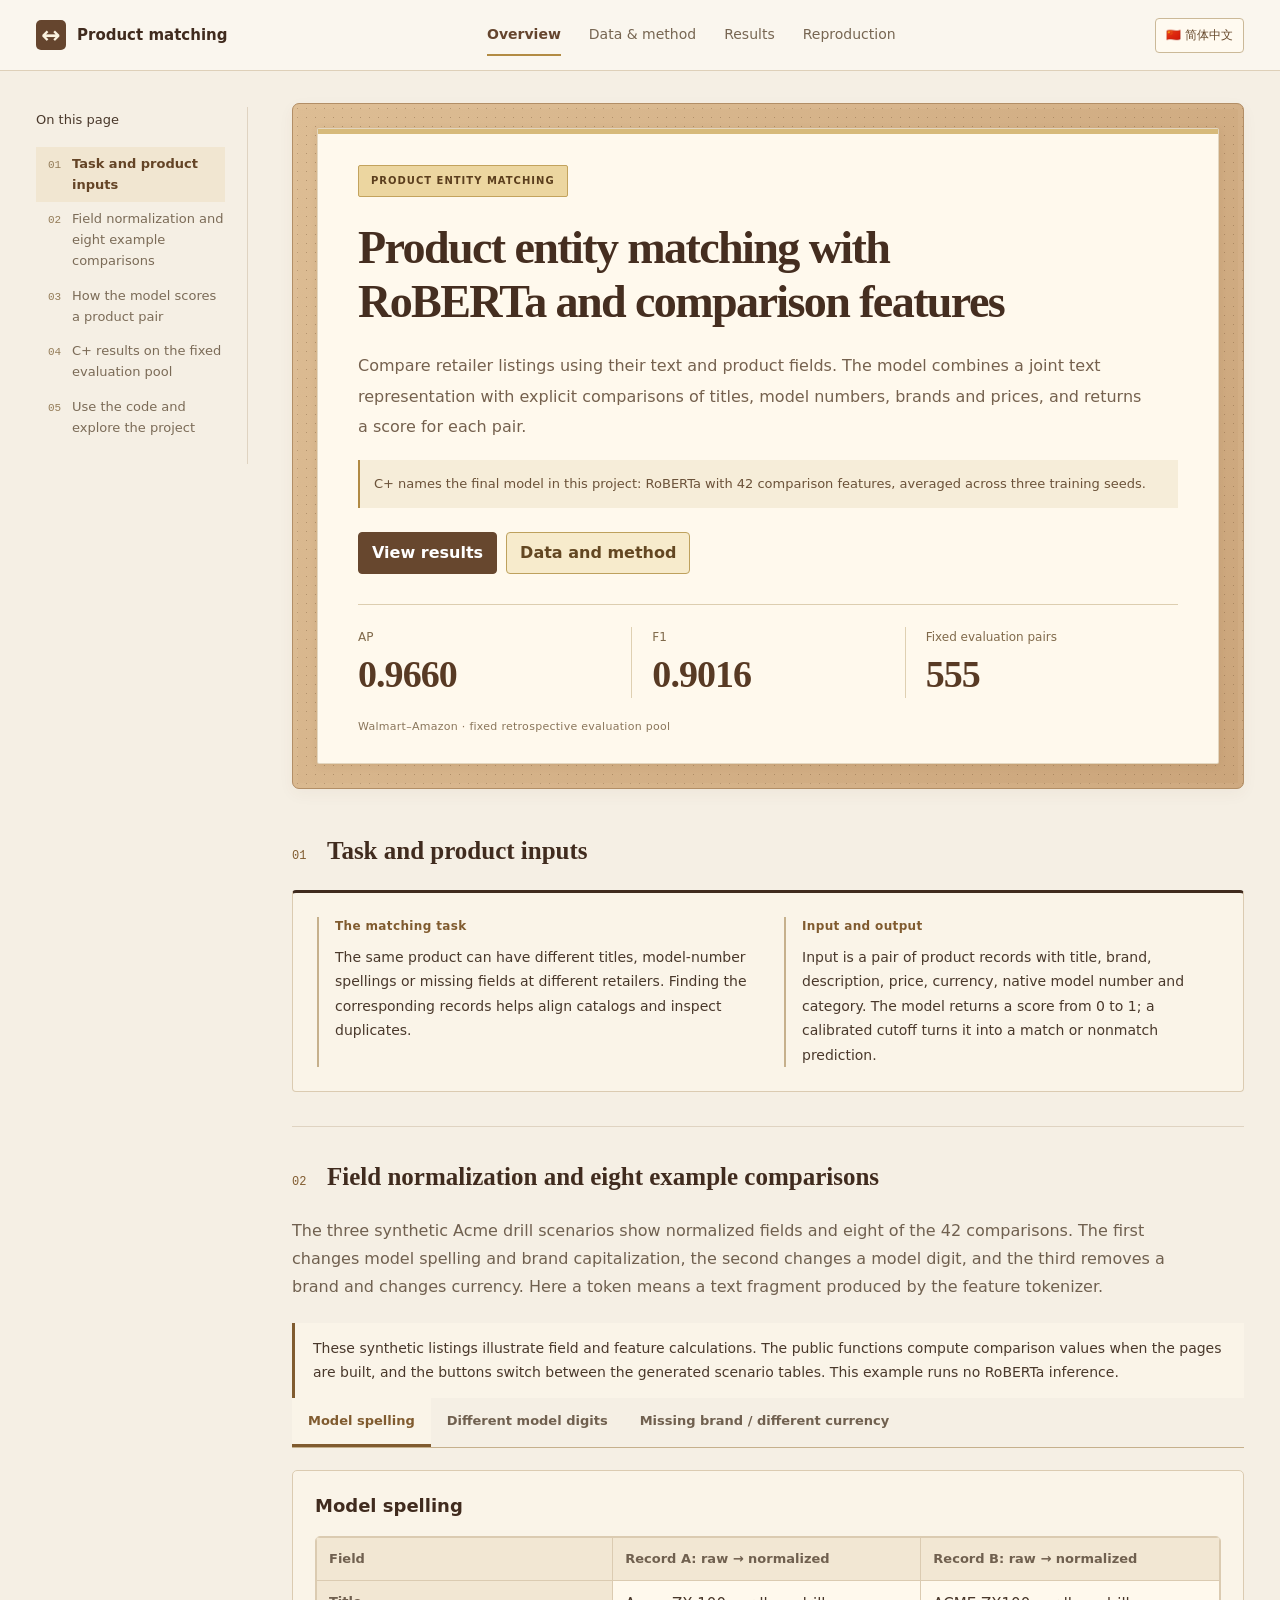
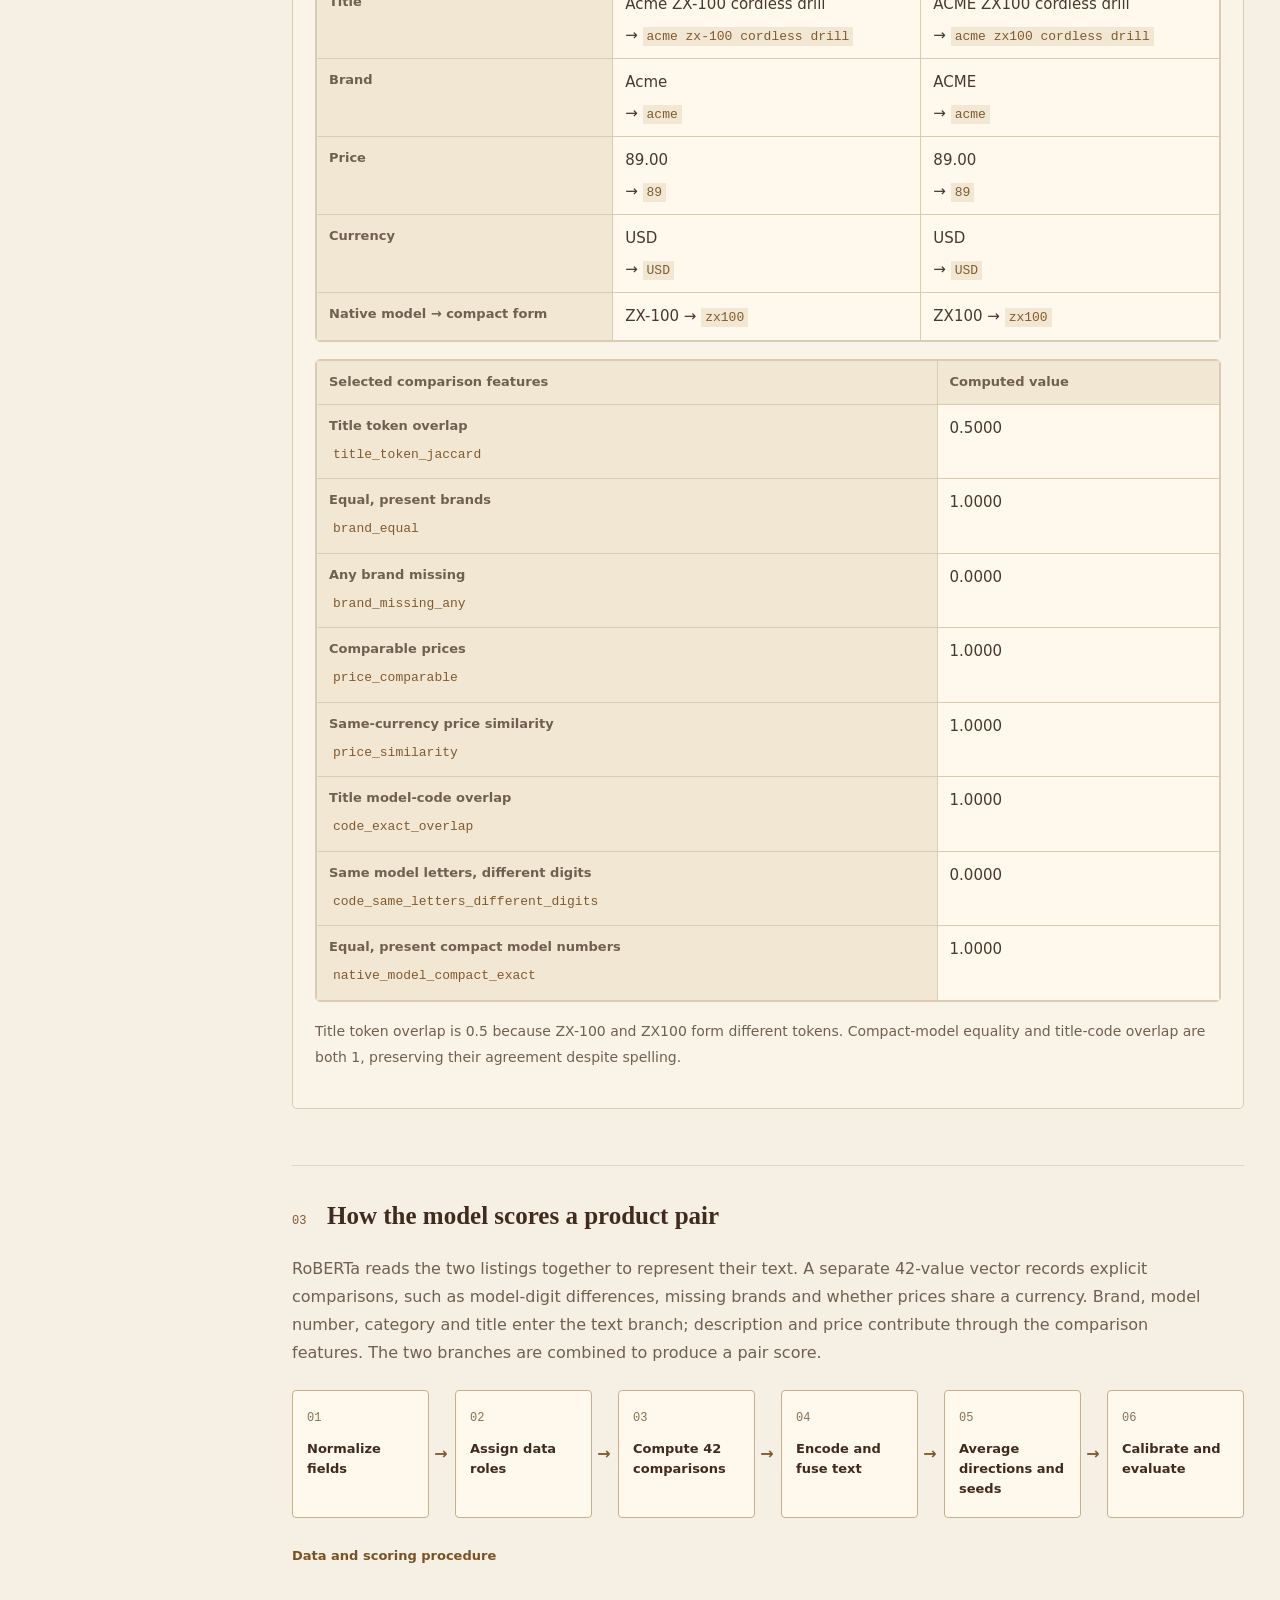
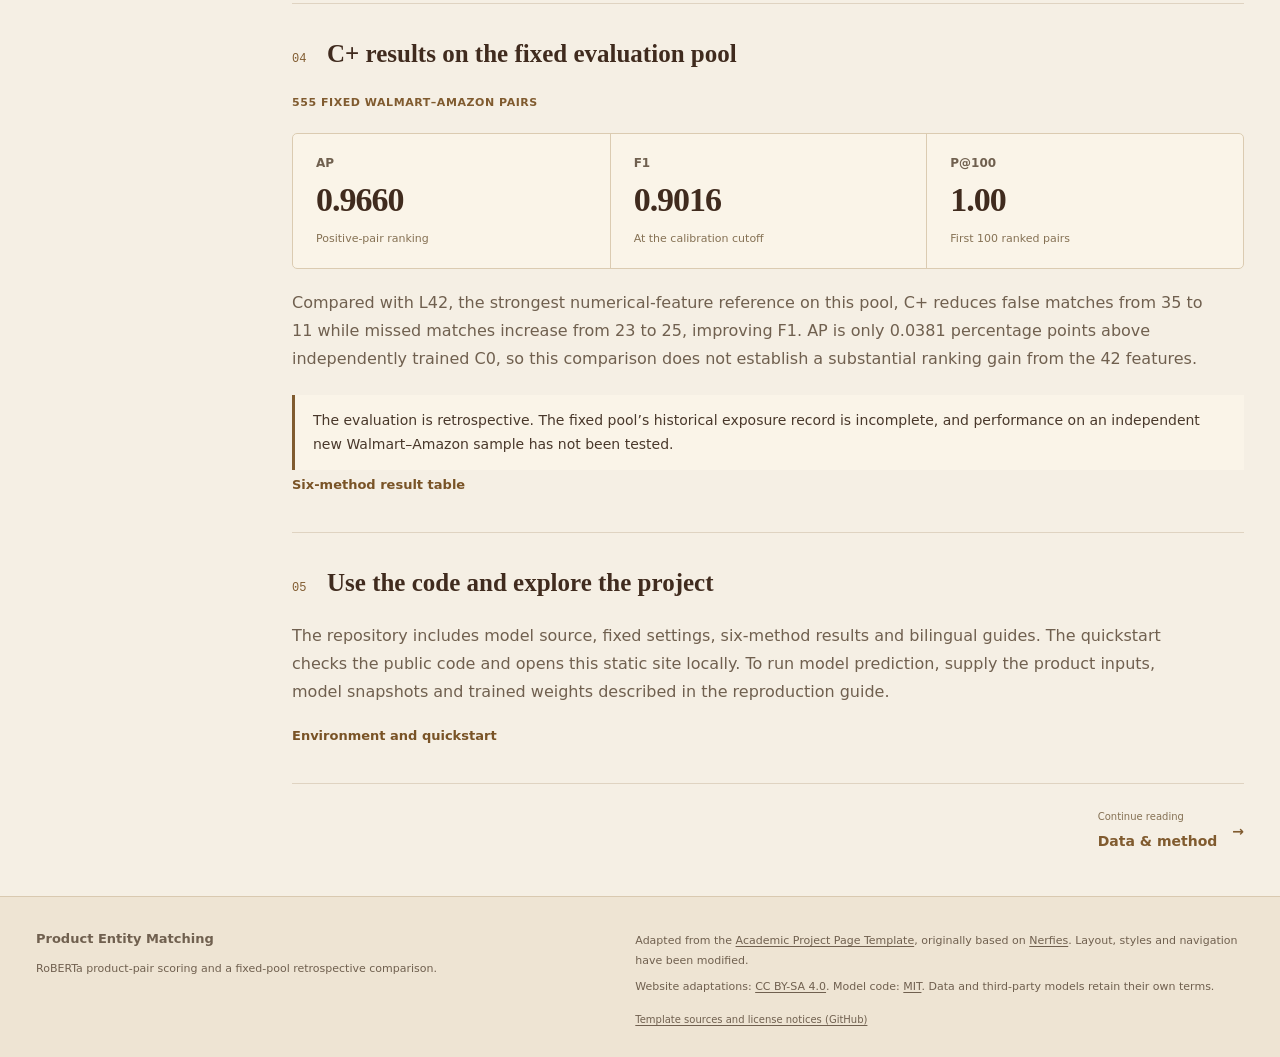
==== commit 667365a0: "Polish bilingual navigation and project prose" ====
--- a/showcase/en/index.html
+++ b/showcase/en/index.html
@@ -20,7 +20,7 @@
     <div class="header-inner">
       <a class="brand" href="index.html" aria-label="Product Entity Matching"><span class="brand-mark" aria-hidden="true">↔</span><span>Product matching</span></a>
       <nav aria-label="Main navigation"><a class="nav-link" href="index.html" aria-current="page">Overview</a><a class="nav-link" href="method.html">Data &amp; method</a><a class="nav-link" href="results.html">Results</a><a class="nav-link" href="reproduce.html">Reproduction</a></nav>
-      <a class="language-link" href="../zh-CN/index.html" lang="zh-CN" hreflang="zh-CN" aria-label="Read this page in Simplified Chinese">简体中文<span aria-hidden="true"> ↗</span></a>
+      <a class="language-link" href="../zh-CN/index.html" lang="zh-CN" hreflang="zh-CN" aria-label="Read this page in Simplified Chinese">🇨🇳 简体中文</a>
     </div>
   </header>
   <div class="report-layout">
